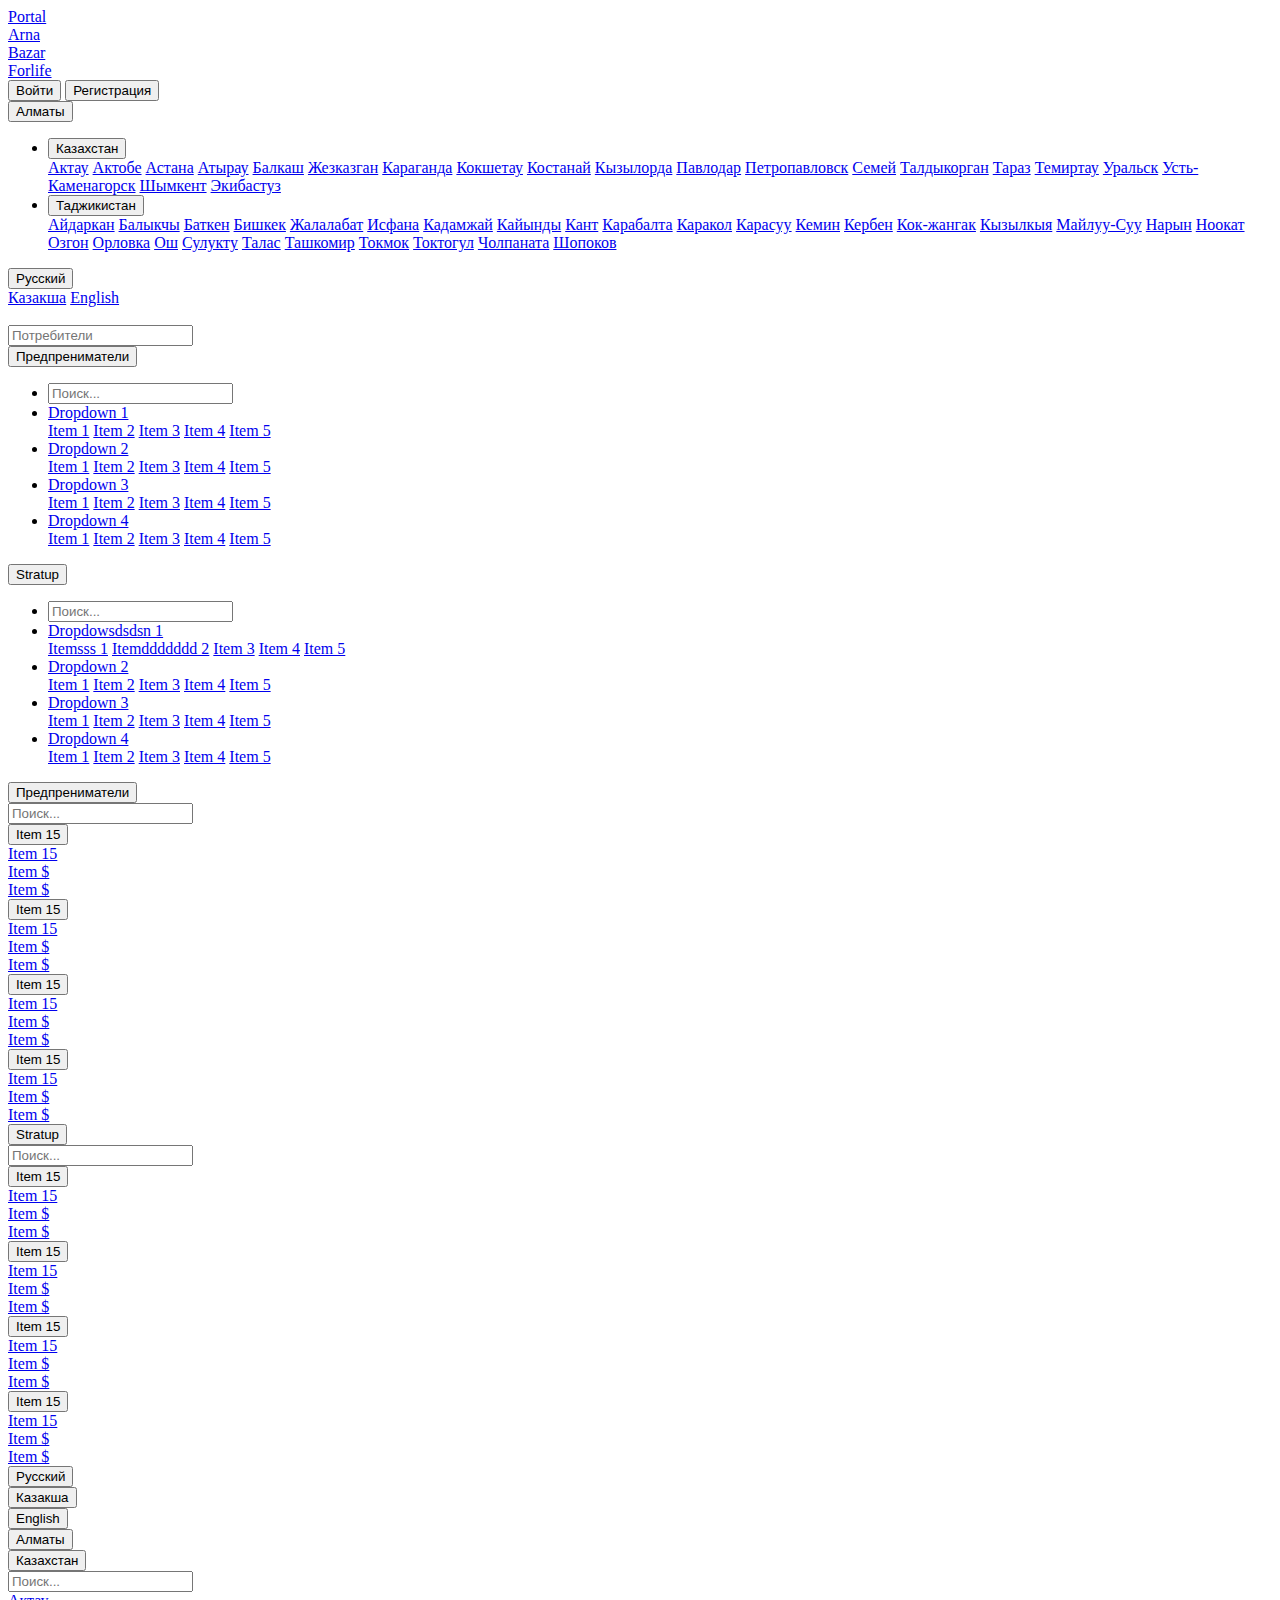
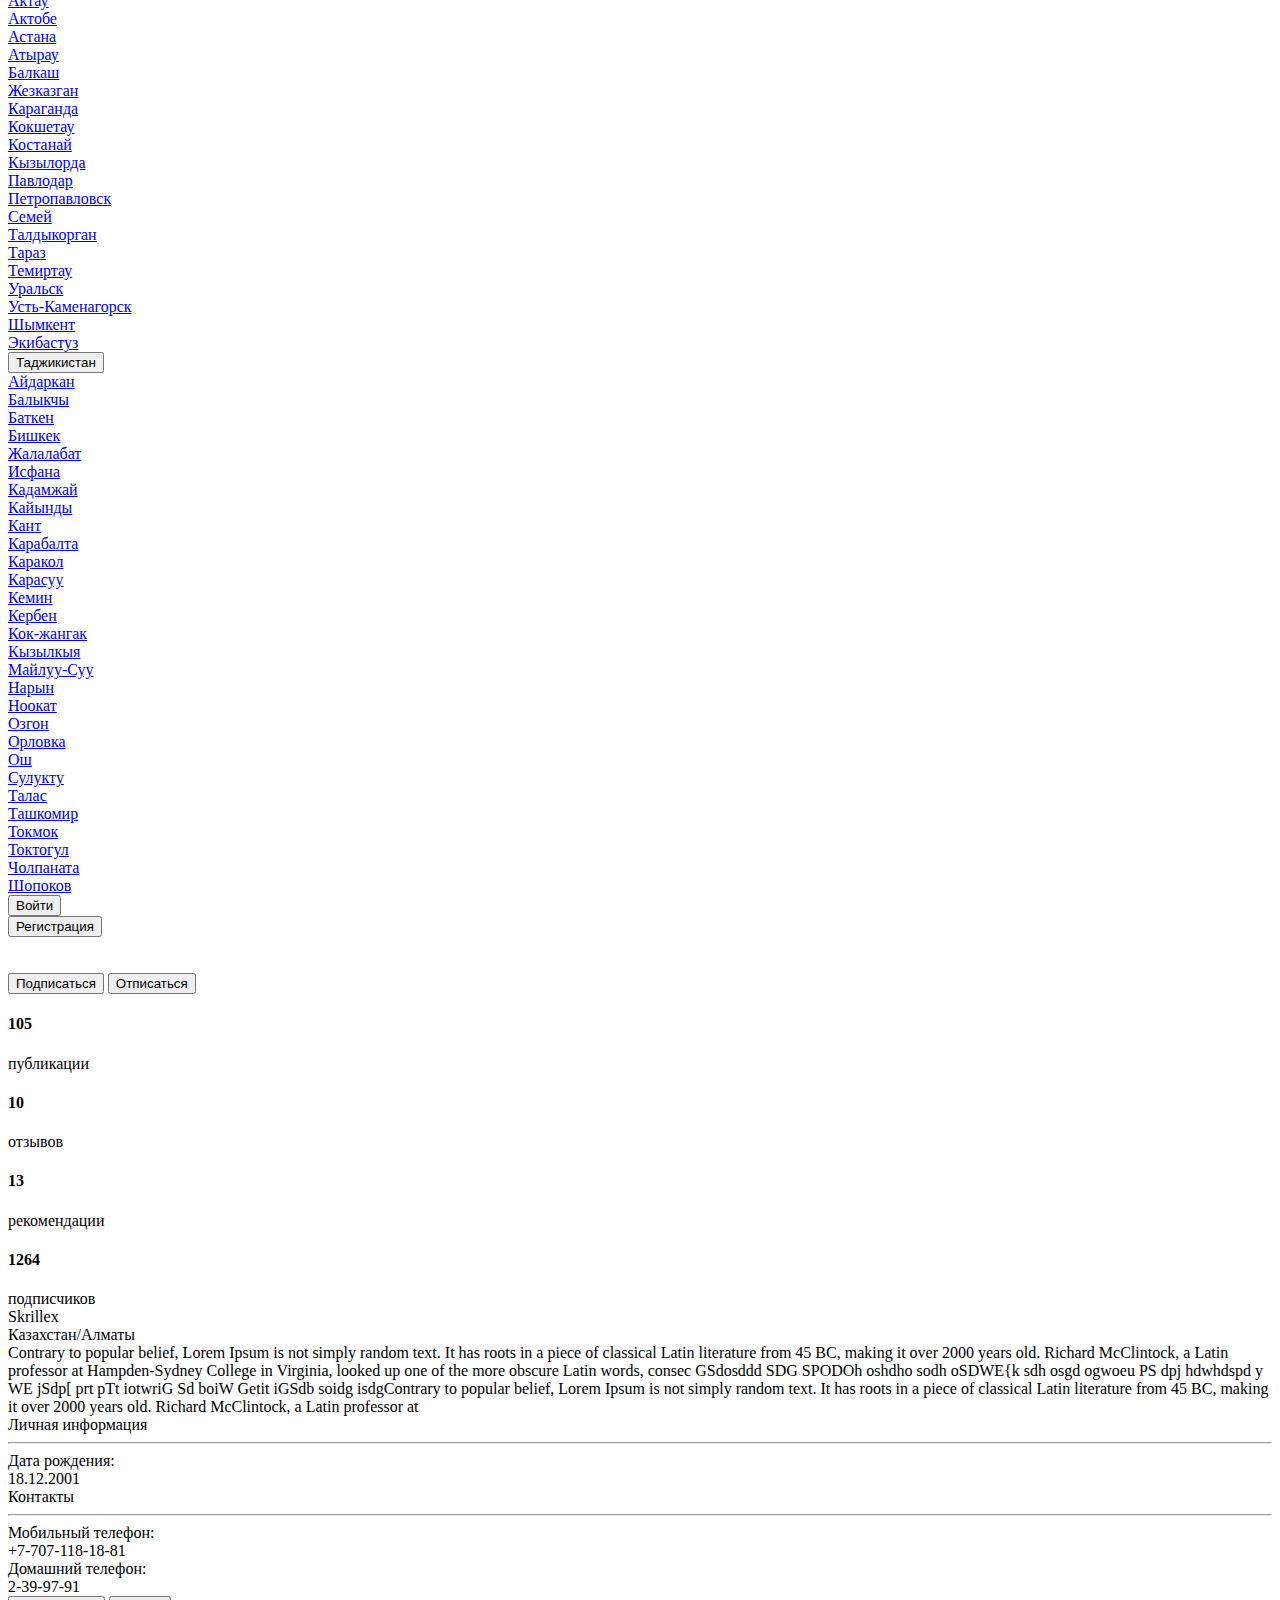
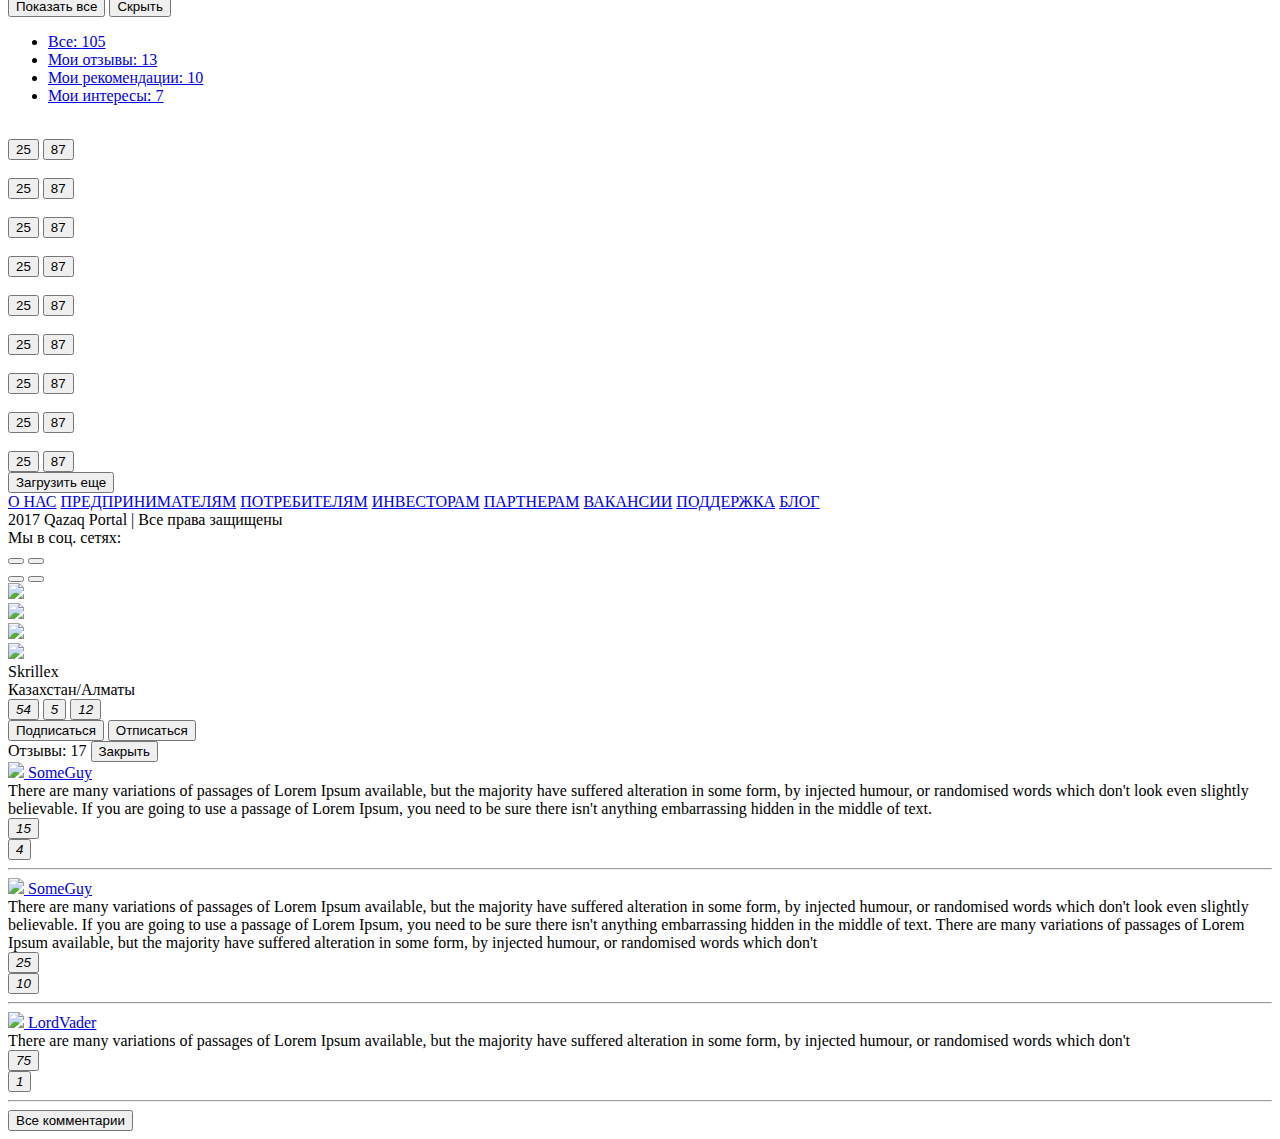
==== user-potr.html @ 1dd16189 "Add files via upload" ====
<!DOCTYPE html>
<html lang="en">
<head>
	<meta charset="UTF-8">
	<title>Qazaq Portal</title>

	<!-- Logo -->

	<link rel="shortcut icon" type="image/x-icon" href="../favicon.ico"/>

	<!-- CSS -->

	<link rel="stylesheet" type="text/css" href="../css/style.css">

	<!-- Font Awesome -->

	<link rel="stylesheet" type="text/css" href="../css/font-awesome.css">

	<!-- jQuery -->

	<script type="text/javascript" src="../js/jquery-3.2.1.min.js"></script>

	<!--<script src="https://ajax.googleapis.com/ajax/libs/jquery/3.2.1/jquery.min.js"></script> -->

	<!-- Bootstrap -->

		<!-- CSS -->
		<link rel="stylesheet" type="text/css" href="../css/bootstrap.css">
		<!-- JS -->
		<script type="text/javascript" src="../js/bootstrap.js"></script>

</head>
<body>



	<!-- Header -->

	<header id="header">
		<div id="header-100">

			<!-- Uper -->

			<div class="uper">
				<div class="center-content">
					<div class="projects">
						<a href="/qazaqportal" class="another current">Portal</a>
						<div class="line"></div>
						<a href="#" class="another">Arna</a>
						<div class="line"></div>
						<a href="#" class="another">Bazar</a>
						<div class="line"></div>
						<a href="#" class="another">Forlife</a>
					</div>
					<div class="register">
						<div class="sign">
							<button class="join">Войти</button>
							<button class="signup">Регистрация</button>
						</div>
						<div class="region dropdown navbar-expend">
						    <button class="dropdown-toggle" data-toggle="dropdown">Алматы</button>
						    <ul class="dropdown-menu" id="dropdown-uper">
						        <li class="dropdown-hover">
						        	<button class="dropdown-hover-btn dropdown-item" id="dropdownbtn">Казахстан</button>
						        	<div class="dropdown-hover-menu" id="dropdown-uper">
							        	<a class="dropdown-item" href="#">Актау</a>
							        	<a class="dropdown-item" href="#">Актобе</a>
							        	<a class="dropdown-item" href="#">Астана</a>
							        	<a class="dropdown-item" href="#">Атырау</a>
							        	<a class="dropdown-item" href="#">Балкаш</a>
							        	<a class="dropdown-item" href="#">Жезказган</a>
							        	<a class="dropdown-item" href="#">Караганда</a>
							        	<a class="dropdown-item" href="#">Кокшетау</a>
							        	<a class="dropdown-item" href="#">Костанай</a>
							        	<a class="dropdown-item" href="#">Кызылорда</a>
							        	<a class="dropdown-item" href="#">Павлодар</a>
							        	<a class="dropdown-item" href="#">Петропавловск</a>
							        	<a class="dropdown-item" href="#">Семей</a>
							        	<a class="dropdown-item" href="#">Талдыкорган</a>
							        	<a class="dropdown-item" href="#">Тараз</a>
							        	<a class="dropdown-item" href="#">Темиртау</a>
							        	<a class="dropdown-item" href="#">Уральск</a>
							        	<a class="dropdown-item" href="#">Усть-Каменагорск</a>
							        	<a class="dropdown-item" href="#">Шымкент</a>
							        	<a class="dropdown-item" href="#">Экибастуз</a>
						        	</div>
						        </li>
						        <li class="dropdown-hover">
						        	<button class="dropdown-hover-btn dropdown-item" id="dropdownbtn">Таджикистан</button>
						        	<div class="dropdown-hover-menu" id="dropdown-uper">
							        	<a class="dropdown-item" href="#">Айдаркан</a>
							        	<a class="dropdown-item" href="#">Балыкчы</a>
							        	<a class="dropdown-item" href="#">Баткен</a>
							        	<a class="dropdown-item" href="#">Бишкек</a>
							        	<a class="dropdown-item" href="#">Жалалабат</a>
							        	<a class="dropdown-item" href="#">Исфана</a>
							        	<a class="dropdown-item" href="#">Кадамжай</a>
							        	<a class="dropdown-item" href="#">Кайынды</a>
							        	<a class="dropdown-item" href="#">Кант</a>
							        	<a class="dropdown-item" href="#">Карабалта</a>
							        	<a class="dropdown-item" href="#">Каракол</a>
							        	<a class="dropdown-item" href="#">Карасуу</a>
							        	<a class="dropdown-item" href="#">Кемин</a>
							        	<a class="dropdown-item" href="#">Кербен</a>
							        	<a class="dropdown-item" href="#">Кок-жангак</a>
							        	<a class="dropdown-item" href="#">Кызылкыя</a>
							        	<a class="dropdown-item" href="#">Майлуу-Суу</a>
							        	<a class="dropdown-item" href="#">Нарын</a>
							        	<a class="dropdown-item" href="#">Ноокат</a>
							        	<a class="dropdown-item" href="#">Озгон</a>
							        	<a class="dropdown-item" href="#">Орловка</a>
							        	<a class="dropdown-item" href="#">Ош</a>
							        	<a class="dropdown-item" href="#">Сулукту</a>
							        	<a class="dropdown-item" href="#">Талас</a>
							        	<a class="dropdown-item" href="#">Ташкомир</a>
							        	<a class="dropdown-item" href="#">Токмок</a>
							        	<a class="dropdown-item" href="#">Токтогул</a>
							        	<a class="dropdown-item" href="#">Чолпаната</a>
							        	<a class="dropdown-item" href="#">Шопоков</a>
						        	</div>
						        </li>
						    </ul>
						</div>
						<div class="langueges dropdown">
						    <button class="dropdown-toggle" data-toggle="dropdown">Русский</button>
						    <div class="dropdown-menu" id="dropdown-uper">
						        <a class="dropdown-item" href="#">Казакша</a>
						        <a class="dropdown-item" href="#">English</a>
						    </div>
						</div>
					</div>
				</div>
			</div>
			<div class="clearfix" style="clear: both;"></div>
		</div>

		<!-- Downer -->

		<div id="header-100d">
			<div class="downer">
				<div class="center-content">
					<a href="/qazaqportal" class="logo"><img src="../img/Logo.png" alt=""></a>
					<a href="/qazaqportal" class="logo-mobile"><img src="../img/LogoM.png" alt=""></a>
					<div class="downer-menu">
						<form action="" class="search-potr borderBottom">
							<div class="borderBottom container-search">
								<input type="search" class="input-potr" placeholder="Потребители">
								<i class="fa fa-search search-i"></i>
							</div>
							<div class="livesearch"></div>
						</form>

						<div class="dropdown dropdown-down">
							<button class="dropdown-toggle dropdown-downer-btn pred" data-toggle="dropdown">Предпрениматели</button>
							<ul class="dropdown-menu" id="dropdown-uper">
								<li>
									<form action="" class="search-pred">
										<div class="container-pred">
											<input type="search" class="input-pred" placeholder="Поиск...">
											<i class="fa fa-search search-p"></i>
										</div>
										<div class="livesearch-pred"></div>
									</form>
								</li>
								<li class="list-hover">
									<a href="#" class="dropdown-item">Dropdown 1</a>
									<div class="list-menu">
										<a class="dropdown-item" href="#">Item 1</a>
										<a class="dropdown-item" href="#">Item 2</a>
										<a class="dropdown-item" href="#">Item 3</a>
										<a class="dropdown-item" href="#">Item 4</a>
										<a class="dropdown-item" href="#">Item 5</a>
									</div>
								</li>
								<li class="list-hover">
									<a href="#" class="dropdown-item">Dropdown 2</a>
									<div class="list-menu">
										<a class="dropdown-item" href="#">Item 1</a>
										<a class="dropdown-item" href="#">Item 2</a>
										<a class="dropdown-item" href="#">Item 3</a>
										<a class="dropdown-item" href="#">Item 4</a>
										<a class="dropdown-item" href="#">Item 5</a>
									</div>
								</li>
								<li class="list-hover">
									<a href="#" class="dropdown-item">Dropdown 3</a>
									<div class="list-menu">
										<a class="dropdown-item" href="#">Item 1</a>
										<a class="dropdown-item" href="#">Item 2</a>
										<a class="dropdown-item" href="#">Item 3</a>
										<a class="dropdown-item" href="#">Item 4</a>
										<a class="dropdown-item" href="#">Item 5</a>
									</div>
								</li>
								<li class="list-hover">
									<a href="#" class="dropdown-item">Dropdown 4</a>
									<div class="list-menu">
										<a class="dropdown-item" href="#">Item 1</a>
										<a class="dropdown-item" href="#">Item 2</a>
										<a class="dropdown-item" href="#">Item 3</a>
										<a class="dropdown-item" href="#">Item 4</a>
										<a class="dropdown-item" href="#">Item 5</a>
									</div>
								</li class="list-hover">
							</ul>
						</div>

						<div class="dropdown dropdown-down" id="last-dropdown">
							<button class="dropdown-toggle dropdown-downer-btn pred" data-toggle="dropdown">Stratup</button>
							<ul class="dropdown-menu dropdown-under" id="dropdown-uper">
								<li>
									<form action="" class="search-pred">
										<div class="container-pred">
											<input type="search" class="input-pred" placeholder="Поиск...">
											<i class="fa fa-search search-p"></i>
										</div>
										<div class="livesearch-pred"></div>
									</form>
								</li>
								<li class="list-hover">
									<a href="#" class="dropdown-item">Dropdowsdsdsn 1</a>
									<div class="list-menu">
										<a class="dropdown-item" href="#">Itemsss 1</a>
										<a class="dropdown-item" href="#">Itemddddddd 2</a>
										<a class="dropdown-item" href="#">Item 3</a>
										<a class="dropdown-item" href="#">Item 4</a>
										<a class="dropdown-item" href="#">Item 5</a>
									</div>
								</li>
								<li class="list-hover">
									<a href="#" class="dropdown-item">Dropdown 2</a>
									<div class="list-menu">
										<a class="dropdown-item" href="#">Item 1</a>
										<a class="dropdown-item" href="#">Item 2</a>
										<a class="dropdown-item" href="#">Item 3</a>
										<a class="dropdown-item" href="#">Item 4</a>
										<a class="dropdown-item" href="#">Item 5</a>
									</div>
								</li>
								<li class="list-hover">
									<a href="#" class="dropdown-item">Dropdown 3</a>
									<div class="list-menu">
										<a class="dropdown-item" href="#">Item 1</a>
										<a class="dropdown-item" href="#">Item 2</a>
										<a class="dropdown-item" href="#">Item 3</a>
										<a class="dropdown-item" href="#">Item 4</a>
										<a class="dropdown-item" href="#">Item 5</a>
									</div>
								</li>
								<li class="list-hover">
									<a href="#" class="dropdown-item">Dropdown 4</a>
									<div class="list-menu">
										<a class="dropdown-item" href="#">Item 1</a>
										<a class="dropdown-item" href="#">Item 2</a>
										<a class="dropdown-item" href="#">Item 3</a>
										<a class="dropdown-item" href="#">Item 4</a>
										<a class="dropdown-item" href="#">Item 5</a>
									</div>
								</li class="list-hover">
							</ul>
						</div>

						<!-- Phone Button -->

						<div class="phone-menu-btn">
							<div class="bar1 bars"></div>
							<div class="bar2 bars"></div>
							<div class="bar3 bars"></div>
						</div>

					</div>
				</div>
			</div>
		</div>
	</header>



	<!-- Phone -->

	<div class="phone">
		<div class="phone-menu">
			<div class="dropdowns-accardion">
				<div class="pred-accardion">
					<button class="pred-accardion-btn accardion-btn">Предпрениматели</button>
					<div class="pred-accardion-dropdown">
						<form action="" class="search-pred">
							<div class="container-pred accardion-search">
								<input type="search" class="input-pred" placeholder="Поиск...">
							</div>
							<div class="livesearch-pred-accardion"></div>
						</form>
						<div class="more-accardion">
							<button class="pred-accardion-link accardion-btn">Item 15</button>
							<div class="pred-more-accardion-dropdown">
								<a href="#">Item 15</a>
								<br>
								<a href="#">Item $</a>
								<br>
								<a href="#">Item $</a>
								<br>
							</div>
						</div>
						<div class="more-accardion">
							<button class="pred-accardion-link accardion-btn">Item 15</button>
							<div class="pred-more-accardion-dropdown">
								<a href="#">Item 15</a>
								<br>
								<a href="#">Item $</a>
								<br>
								<a href="#">Item $</a>
								<br>
							</div>
						</div>
						<div class="more-accardion">
							<button class="pred-accardion-link accardion-btn">Item 15</button>
							<div class="pred-more-accardion-dropdown">
								<a href="#">Item 15</a>
								<br>
								<a href="#">Item $</a>
								<br>
								<a href="#">Item $</a>
								<br>
							</div>
						</div>
						<div class="more-accardion">
							<button class="pred-accardion-link accardion-btn">Item 15</button>
							<div class="pred-more-accardion-dropdown">
								<a href="#">Item 15</a>
								<br>
								<a href="#">Item $</a>
								<br>
								<a href="#">Item $</a>
								<br>
							</div>
						</div>
					</div>
				</div>
				<div class="pred-accardion">
					<button class="pred-accardion-btn accardion-btn">Stratup</button>
					<div class="pred-accardion-dropdown">
						<form action="" class="search-pred">
							<div class="container-pred accardion-search">
								<input type="search" class="input-pred" placeholder="Поиск...">
							</div>
							<div class="livesearch-pred-accardion"></div>
						</form>
						<div class="more-accardion">
							<button class="pred-accardion-link accardion-btn">Item 15</button>
							<div class="pred-more-accardion-dropdown">
								<a href="#">Item 15</a>
								<br>
								<a href="#">Item $</a>
								<br>
								<a href="#">Item $</a>
								<br>
							</div>
						</div>
						<div class="more-accardion">
							<button class="pred-accardion-link accardion-btn">Item 15</button>
							<div class="pred-more-accardion-dropdown">
								<a href="#">Item 15</a>
								<br>
								<a href="#">Item $</a>
								<br>
								<a href="#">Item $</a>
								<br>
							</div>
						</div>
						<div class="more-accardion">
							<button class="pred-accardion-link accardion-btn">Item 15</button>
							<div class="pred-more-accardion-dropdown">
								<a href="#">Item 15</a>
								<br>
								<a href="#">Item $</a>
								<br>
								<a href="#">Item $</a>
								<br>
							</div>
						</div>
						<div class="more-accardion">
							<button class="pred-accardion-link accardion-btn">Item 15</button>
							<div class="pred-more-accardion-dropdown">
								<a href="#">Item 15</a>
								<br>
								<a href="#">Item $</a>
								<br>
								<a href="#">Item $</a>
								<br>
							</div>
						</div>
					</div>
				</div>
			</div>
			<div class="languege-mobile">
				<button class="lang-btn" id="current-languege">Русский</button>
				<br class="btn-parag">
				<button class="lang-btn">Казакша</button>
				<br class="btn-parag">
				<button class="lang-btn">English</button>
				<br class="btn-parag">
			</div>
			<div class="pred-accardion region-mobile">
					<button class="pred-accardion-btn-reg">Алматы</button>
					<div class="pred-accardion-dropdown-reg">
						<div class="more-accardion">
							<button class="pred-accardion-link accardion-btn">Казахстан</button>
							<div class="pred-more-accardion-dropdown">
								<form action="" class="search-pred reg-search">
									<div class="container-pred accardion-search">
										<input type="search" class="input-pred" placeholder="Поиск...">
									</div>
									<div class="livesearch-pred-accardion"></div>
								</form>
								<a href="#">Актау</a>
								<br>
							    <a href="#">Актобе</a>
							    <br>
							    <a href="#">Астана</a>
							    <br>
							    <a href="#">Атырау</a>
							    <br>
							    <a href="#">Балкаш</a>
							    <br>
							    <a href="#">Жезказган</a>
							    <br>
							    <a href="#">Караганда</a>
							    <br>
							    <a href="#">Кокшетау</a>
							    <br>
							    <a href="#">Костанай</a>
							    <br>
							    <a href="#">Кызылорда</a>
							    <br>
							    <a href="#">Павлодар</a>
							    <br>
							    <a href="#">Петропавловск</a>
							    <br>
							    <a href="#">Семей</a>
							    <br>
							    <a href="#">Талдыкорган</a>
							    <br>
							    <a href="#">Тараз</a>
							    <br>
							    <a href="#">Темиртау</a>
							    <br>
							    <a href="#">Уральск</a>
							    <br>
							    <a href="#">Усть-Каменагорск</a>
							    <br>
							    <a href="#">Шымкент</a>
							    <br>
							    <a href="#">Экибастуз</a>
							    <br>
							</div>
						</div>
						<div class="more-accardion">
							<button class="pred-accardion-link accardion-btn reg-search">Таджикистан</button>
							<div class="pred-more-accardion-dropdown">
							<a href="#">Айдаркан</a>
							<br>
							<a href="#">Балыкчы</a>
							<br>
							<a href="#">Баткен</a>
							<br>
							<a href="#">Бишкек</a>
							<br>
							<a href="#">Жалалабат</a>
							<br>
							<a href="#">Исфана</a>
							<br>
							<a href="#">Кадамжай</a>
							<br>
							<a href="#">Кайынды</a>
							<br>
							<a href="#">Кант</a>
							<br>
							<a href="#">Карабалта</a>
							<br>
							<a href="#">Каракол</a>
							<br>
							<a href="#">Карасуу</a>
							<br>
							<a href="#">Кемин</a>
							<br>
							<a href="#">Кербен</a>
							<br>
							<a href="#">Кок-жангак</a>
							<br>
							<a href="#">Кызылкыя</a>
							<br>
							<a href="#">Майлуу-Суу</a>
							<br>
							<a href="#">Нарын</a>
							<br>
							<a href="#">Ноокат</a>
							<br>
							<a href="#">Озгон</a>
							<br>
							<a href="#">Орловка</a>
							<br>
							<a href="#">Ош</a>
							<br>
							<a href="#">Сулукту</a>
							<br>
							<a href="#">Талас</a>
							<br>
							<a href="#">Ташкомир</a>
							<br>
							<a href="#">Токмок</a>
							<br>
							<a href="#">Токтогул</a>
							<br>
							<a href="#">Чолпаната</a>
							<br>
							<a href="#">Шопоков</a>
							<br>
							</div>
						</div>
					</div>
				</div>
			<div class="register-mobile">
				<button class="join-mob">Войти</button>
				<br>
				<button class="signup-mob">Регистрация</button>
			</div>
		</div>
	</div>



	<!-- Main -->

	<main id="main">
		<div class="container-main" id="r780px">
			<div class="main-menu">
				<div class="info-block">
					<div class="avatar static-ava">
						<img src="../img/Avatar.jpg" alt="">
					</div>
					<div class="fixed-ava">
						<img class="parallax" src="../img/Avatar.jpg" alt="">
						<div class="shadow-ava"></div>
					</div>
					<div class="info-set">
						<div class="subscribe borderXwidth">
							<button class="sub">Подписаться</button>
							<button class="unsub">Отписаться</button>
						</div>
						<div class="info">
							<div class="stats">
								<div class="stat-480">
									<div class="stat-info">
										<h4 stat-num>105</h4>
										<span>публикации</span>
									</div>
									<div class="stat-info">
										<h4 stat-num>10</h4>
										<span>отзывов</span>
									</div>
								</div>
								<div class="stat-480">
									<div class="stat-info">
										<h4 stat-num>13</h4>
										<span>рекомендации</span>
									</div>
									<div class="stat-info">
										<h4 stat-num>1264</h4>
										<span>подписчиков</span>
									</div>
								</div>
							</div>
						</div>
						<div class="clearfix" style="clear: both;"></div>
						<div class="info-user">
							<div class="nickname">Skrillex</div>
							<div class="region-user">Казахстан/Алматы</div>
						</div>
						<div class="about-user">Contrary to popular belief, Lorem Ipsum is not simply random text. It has roots in a piece of classical Latin literature from 45 BC, making it over 2000 years old. Richard McClintock, a Latin professor at Hampden-Sydney College in Virginia, looked up one of the more obscure Latin words, consec GSdosddd SDG SPODOh oshdho sodh oSDWE{k sdh osgd ogwoeu PS dpj hdwhdspd y WE jSdp[ prt pTt iotwriG Sd boiW Getit iGSdb soidg isdgContrary to popular belief, Lorem Ipsum is not simply random text. It has roots in a piece of classical Latin literature from 45 BC, making it over 2000 years old. Richard McClintock, a Latin professor at</div>
					</div>
					<div class="clearfix" style="clear: both;"></div>
					<div class="more-info">
						<div class="self-info">
							<div class="hr">Личная информация<hr></div>
							<div class="birth">
								<label>Дата рождения: </label>
								<br>
								<span>18.12.2001</span>
							</div>
						</div>
						<div class="contacts">
							<div class="hr">Контакты<hr></div>
							<div class="mob-phone">
								<label>Мобильный телефон: </label>
								<br>
								<span>+7-707-118-18-81</span>
							</div>
							<div class="home-phone">
								<label>Домашний телефон: </label>
								<br>
								<span>2-39-97-91</span>
							</div>
						</div>
					</div>
					<div class="showall">
						<button id="showall">Показать все</button>
						<button id="hideall">Скрыть</button>
					</div>
				</div>

				<div class="nav-block">
					<ul class="nav-list">
						<li><a href="#">Все: <span class="nav-num">105</span></a></li>
						<li><a href="#">Мои отзывы: <span class="nav-num">13</span></a></li>
						<li><a href="#">Мои рекомендации: <span class="nav-num">10</span></a></li>
						<li><a href="#">Мои интересы: <span class="nav-num">7</span></a></li>
					</ul>
				</div>

			</div>

			<script>


			</script>

			<!-- Content -->

			<div class="content-main">
				<div class="content-img">
					<div class="img-row">
						<div class="pic">
							<div class="overlay-img"></div>
							<img src="../img/1.jpg" alt="">
							<div class="rate">
								<button><i class="fa fa-heart"></i><span class="rate-number">25</span></button>
								<button><i class="fa fa-comments"></i><span class="rate-number">87</span></button>
							</div>
						</div>
						<div class="pic">
							<div class="overlay-img"></div>
							<img src="../img/2.jpg" alt="">
							<div class="rate">
								<button><i class="fa fa-heart"></i><span class="rate-number">25</span></button>
								<button><i class="fa fa-comments"></i><span class="rate-number">87</span></button>
							</div>
						</div>
						<div class="pic">
							<div class="overlay-img"></div>
							<img src="../img/3.jpg" alt="">
							<div class="rate">
								<button><i class="fa fa-heart"></i><span class="rate-number">25</span></button>
								<button><i class="fa fa-comments"></i><span class="rate-number">87</span></button>
							</div>
						</div>
					</div>
				<div class="clearfix" style="clear: both;"></div>
					<div class="img-row">
						<div class="pic">
							<div class="overlay-img"></div>
							<img src="../img/4.jpg" alt="">
							<div class="rate">
								<button><i class="fa fa-heart"></i><span class="rate-number">25</span></button>
								<button><i class="fa fa-comments"></i><span class="rate-number">87</span></button>
							</div>
						</div>
						<div class="pic">
							<div class="overlay-img"></div>
							<img src="../img/5.jpg" alt="">
							<div class="rate">
								<button><i class="fa fa-heart"></i><span class="rate-number">25</span></button>
								<button><i class="fa fa-comments"></i><span class="rate-number">87</span></button>
							</div>
						</div>
						<div class="pic">
							<div class="overlay-img"></div>
							<img src="../img/6.jpg" alt="">
							<div class="rate">
								<button><i class="fa fa-heart"></i><span class="rate-number">25</span></button>
								<button><i class="fa fa-comments"></i><span class="rate-number">87</span></button>
							</div>
						</div>
					</div>
				<div class="clearfix" style="clear: both;"></div>
					<div class="img-row">
						<div class="pic">
							<div class="overlay-img"></div>
							<img src="../img/7.jpg" alt="">
							<div class="rate">
								<button><i class="fa fa-heart"></i><span class="rate-number">25</span></button>
								<button><i class="fa fa-comments"></i><span class="rate-number">87</span></button>
							</div>
						</div>
						<div class="pic">
							<div class="overlay-img"></div>
							<img src="../img/8.jpg" alt="">
							<div class="rate">
								<button><i class="fa fa-heart"></i><span class="rate-number">25</span></button>
								<button><i class="fa fa-comments"></i><span class="rate-number">87</span></button>
							</div>
						</div>
						<div class="pic">
							<div class="overlay-img"></div>
							<img src="../img/9.jpg" alt="">
							<div class="rate">
								<button><i class="fa fa-heart"></i><span class="rate-number">25</span></button>
								<button><i class="fa fa-comments"></i><span class="rate-number">87</span></button>
							</div>
						</div>
					</div>
				<div class="clearfix" style="clear: both;"></div>
				</div>
			</div>

			<!-- Button -->

			<div class="next-button">
				<button class="next-b">Загрузить еще</button>
			</div>
		</div>
	</main>



	<!-- Footer -->

	<div id="footer-nav">
		<a href="#" target="_blank">О НАС</a>
		<a href="#" target="_blank">ПРЕДПРИНИМАТЕЛЯМ</a>
		<a href="#" target="_blank">ПОТРЕБИТЕЛЯМ</a>
		<a href="#" target="_blank">ИНВЕСТОРАМ</a>
		<a href="#" target="_blank">ПАРТНЕРАМ</a>
		<a href="#" target="_blank">ВАКАНСИИ</a>
		<a href="#" target="_blank">ПОДДЕРЖКА</a>
		<a href="http://localhost/blog.forlife/" target="_blank">БЛОГ</a>
	</div>

	<footer id="footer">
		<div class="container-main footer">
			<div class="footer"></div>
			<div class="copyrights">
				<span>2017 Qazaq Portal | Все права защищены</span>
			</div>
			<div class="socicons">
				<span>Мы в соц. сетях:</span>
				<a href="#"><i class="fa fa-vk"></i></a>
				<a href="#"><i class="fa fa-facebook"></i></a>
				<a href="#"><i class="fa fa-instagram"></i></a>
				<a href="#"><i class="fa fa-youtube"></i></a>
			</div>
		</div>
	</footer>



	<!-- Modal Content -->

	<div class="modal-content-pic">
		<div class="overlay-cancel cancel-btn">
			<i class="fa fa-times fa-2x close-modal"></i>
		</div>
		<div class="modal-pic">
			<div class="slider-buttons">
				<button class="left-ang scroll-fix" onclick="plusDivs(-1)"><i class="fa fa-angle-left fa-4x"></i></button>
				<button class="right-ang scroll-fix" onclick="plusDivs(+1)"><i class="fa fa-angle-right fa-4x"></i></button>
			</div>
			<div class="slider-mod">
				<div class="slider-buttons-mobile">
					<button class="left-ang-mob slide-but" onclick="plusDivs(-1)"><i class="fa fa-angle-left fa-4x"></i></button>
					<button class="right-ang-mob slide-but" onclick="plusDivs(+1)"><i class="fa fa-angle-right fa-4x"></i></button>
				</div>
				<div class="modal-slider">
					<div class="slide">
						<img src="../img/2.jpg">
					</div>
					<div class="slide">
						<img src="../img/4.jpg">
					</div>
					<div class="slide">
						<img src="../img/3.jpg">
					</div>
				</div>
			</div>

			<div class="modal-info">
				<div class="modal-avatar">
					<img src="../img/Avatar.jpg">
				</div>
				<div class="info-user-modal">
					<div class="nickname">Skrillex</div>
					<div class="region-user modal-user">Казахстан/Алматы</div>
				</div>
				<div class="modal-rate">
					<button><i class="fa fa-heart fa-lg"><span class="rate-num-modal">54</span></i></button>
					<button><i class="fa fa-comments fa-lg"><span class="rate-num-modal">5</span></i></button>
					<button><i class="fa fa-share fa-lg"><span class="rate-num-modal">12</span></i></button>
				</div>
				<div class="borderXwidth modal-sub">
					<button class="sub">Подписаться</button>
					<button class="unsub">Отписаться</button>
				</div>
			</div>
			<div class="modal-comments">
				<div class="com-p">
					<a>Отзывы: <span>17</span></a>
					<button class="cancel-btn mobile-close"><i class="fa fa-times"></i><span>Закрыть<span></button>
				</div>
				<div class="comments-blog">
					<div class="comment">
						<a href="#" class="com-avatar">
							<img src="../img/Ava.png">
						</a>
						<a href="#" class="com-nickname">SomeGuy</a>
						<div class="comment-text">
							There are many variations of passages of Lorem Ipsum available, but the majority have suffered alteration in some form, by injected humour, or randomised words which don't look even slightly believable. If you are going to use a passage of Lorem Ipsum, you need to be sure there isn't anything embarrassing hidden in the middle of text.
						</div>
						<div class="com-rate">
							<button>
								<i class="fa fa-arrow-circle-o-up fa-lg"><span class="comment-rate-num">15</span></i>
							</button>
							<br class="paragraph-com">
							<button>
								<i class="fa fa-arrow-circle-o-down fa-lg"><span class="comment-rate-num">4</span></i>
							</button>
						</div>
						<hr>
					</div>
					<div class="comment">
						<a href="#" class="com-avatar">
							<img src="../img/5.jpg">
						</a>
						<a href="#" class="com-nickname">SomeGuy</a>
						<div class="comment-text">
							There are many variations of passages of Lorem Ipsum available, but the majority have suffered alteration in some form, by injected humour, or randomised words which don't look even slightly believable. If you are going to use a passage of Lorem Ipsum, you need to be sure there isn't anything embarrassing hidden in the middle of text. There are many variations of passages of Lorem Ipsum available, but the majority have suffered alteration in some form, by injected humour, or randomised words which don't
						</div>
						<div class="com-rate">
							<button>
								<i class="fa fa-arrow-circle-o-up fa-lg"><span class="comment-rate-num">25</span></i>
							</button>
							<br class="paragraph-com">
							<button>
								<i class="fa fa-arrow-circle-o-down fa-lg"><span class="comment-rate-num">10</span></i>
							</button>
						</div>
						<hr>
					</div>
					<div class="comment">
						<a href="#" class="com-avatar">
							<img src="../img/9.jpg">
						</a>
						<a href="#" class="com-nickname">LordVader</a>
						<div class="comment-text">
							There are many variations of passages of Lorem Ipsum available, but the majority have suffered alteration in some form, by injected humour, or randomised words which don't
						</div>
						<div class="com-rate">
							<button>
								<i class="fa fa-arrow-circle-o-up fa-lg"><span class="comment-rate-num">75</span></i>
							</button>
							<br class="paragraph-com">
							<button>
								<i class="fa fa-arrow-circle-o-down fa-lg"><span class="comment-rate-num">1</span></i>
							</button>
						</div>
						<hr>
					</div>

					<!-- Тут нужна функция, чтобы выводились только три первых коммента, так что кнопка "Все комментарии" просто исчезнет, а при нажатии вывести остальное, ну вы поняли. -->

					<div class="more-comments-btn">
						<button>Все комментарии</button>
					</div>
				</div>
			</div>
		</div>
	</div>



	<!-- JS -->

	<script src="../js/main.js"></script>

</body>
</html>
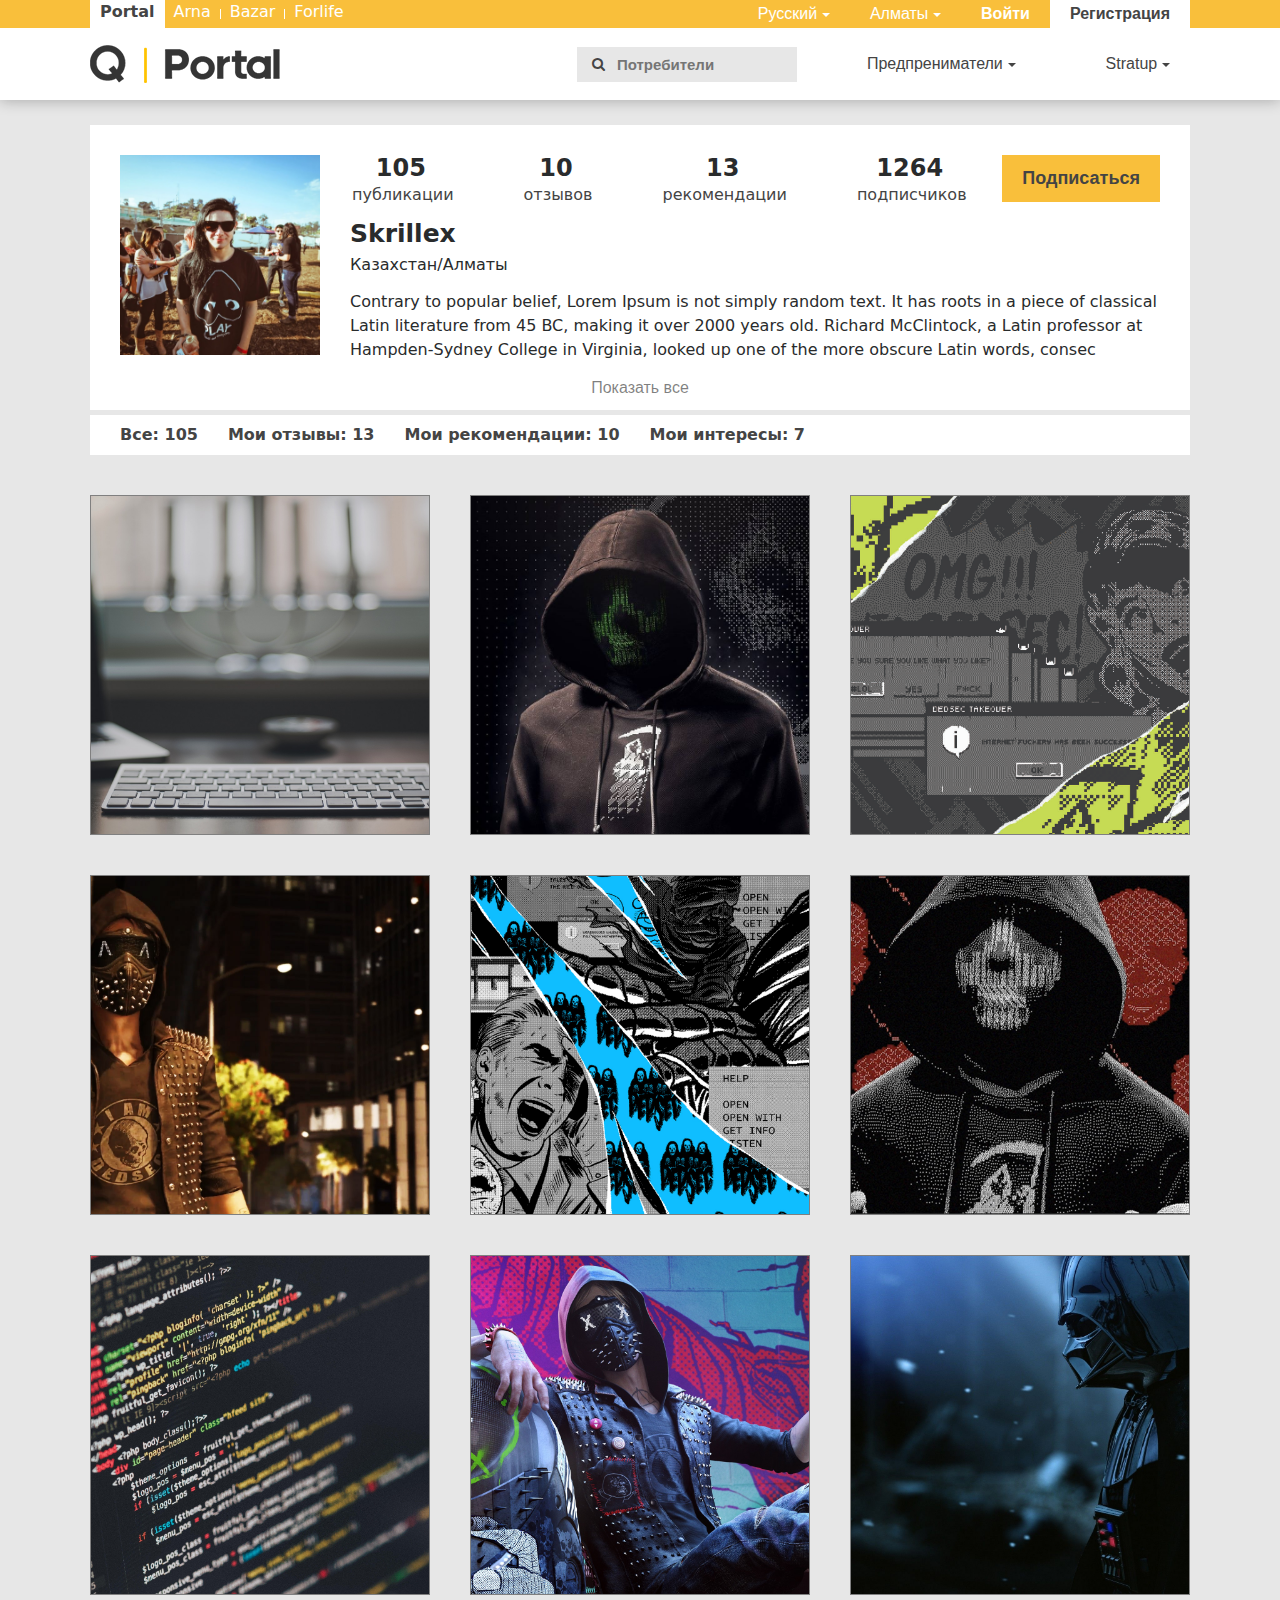
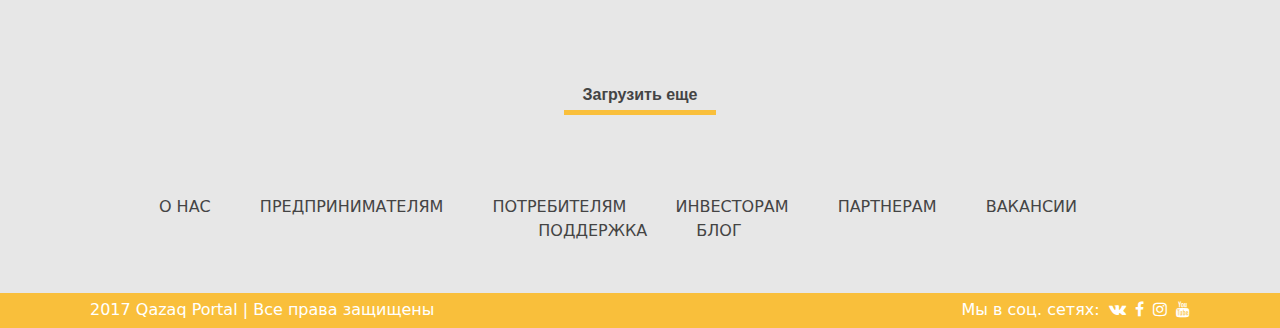
==== commit 42db9a64: "HTML" ====
--- a/user-potr.html
+++ b/user-potr.html
@@ -10,7 +10,7 @@
 
 	<!-- CSS -->
 
-	<link rel="stylesheet" type="text/css" href="../css/style.css">
+	<link rel="stylesheet" type="text/css" href="../css/users.css">
 
 	<!-- Font Awesome -->
 
@@ -163,45 +163,230 @@
 									</form>
 								</li>
 								<li class="list-hover">
-									<a href="#" class="dropdown-item">Dropdown 1</a>
-									<div class="list-menu">
-										<a class="dropdown-item" href="#">Item 1</a>
-										<a class="dropdown-item" href="#">Item 2</a>
-										<a class="dropdown-item" href="#">Item 3</a>
-										<a class="dropdown-item" href="#">Item 4</a>
-										<a class="dropdown-item" href="#">Item 5</a>
-									</div>
-								</li>
-								<li class="list-hover">
-									<a href="#" class="dropdown-item">Dropdown 2</a>
-									<div class="list-menu">
-										<a class="dropdown-item" href="#">Item 1</a>
-										<a class="dropdown-item" href="#">Item 2</a>
-										<a class="dropdown-item" href="#">Item 3</a>
-										<a class="dropdown-item" href="#">Item 4</a>
-										<a class="dropdown-item" href="#">Item 5</a>
-									</div>
-								</li>
-								<li class="list-hover">
-									<a href="#" class="dropdown-item">Dropdown 3</a>
-									<div class="list-menu">
-										<a class="dropdown-item" href="#">Item 1</a>
-										<a class="dropdown-item" href="#">Item 2</a>
-										<a class="dropdown-item" href="#">Item 3</a>
-										<a class="dropdown-item" href="#">Item 4</a>
-										<a class="dropdown-item" href="#">Item 5</a>
-									</div>
-								</li>
-								<li class="list-hover">
-									<a href="#" class="dropdown-item">Dropdown 4</a>
-									<div class="list-menu">
-										<a class="dropdown-item" href="#">Item 1</a>
-										<a class="dropdown-item" href="#">Item 2</a>
-										<a class="dropdown-item" href="#">Item 3</a>
-										<a class="dropdown-item" href="#">Item 4</a>
-										<a class="dropdown-item" href="#">Item 5</a>
-									</div>
-								</li class="list-hover">
+									<a href="#" class="dropdown-item">Кафе и рестораны</a>
+									<div class="list-menu">
+										<a class="dropdown-item" href="#">Летняя площадка</a>
+										<a class="dropdown-item" href="#">Кулинария</a>
+										<a class="dropdown-item" href="#">Рестораны</a>
+										<a class="dropdown-item" href="#">Кафе</a>
+										<a class="dropdown-item" href="#">Кофейни</a>
+										<a class="dropdown-item" href="#">Пиццерия</a>
+										<a class="dropdown-item" href="#">Фастфуд</a>
+										<a class="dropdown-item" href="#">Суши</a>
+										<a class="dropdown-item" href="#">Банкетные залы</a>
+									</div>
+								</li>
+								<li class="list-hover">
+									<a href="#" class="dropdown-item">Детям</a>
+									<div class="list-menu">
+										<a class="dropdown-item" href="#">Детское кафе</a>
+										<a class="dropdown-item" href="#">Детский сад</a>
+										<a class="dropdown-item" href="#">Игровая площадка</a>
+										<a class="dropdown-item" href="#">Детский развлекательный центр</a>
+										<a class="dropdown-item" href="#">Детский лагерь</a>
+										<a class="dropdown-item" href="#">Детский сад</a>
+										<a class="dropdown-item" href="#">Магазин детской одежды</a>
+										<a class="dropdown-item" href="#">Развлекательные центры для  детей</a>
+										<a class="dropdown-item" href="#">Одежда детская</a>
+										<a class="dropdown-item" href="#">Образовательные центры для детей</a>
+										<a class="dropdown-item" href="#">Товары для детей</a>
+									</div>
+								</li>
+								<li class="list-hover">
+									<a href="#" class="dropdown-item">Афиша</a>
+									<div class="list-menu">
+										<a class="dropdown-item" href="#">Музей</a>
+										<a class="dropdown-item" href="#">Достопримечательность</a>
+										<a class="dropdown-item" href="#">Концерты</a>
+										<a class="dropdown-item" href="#">Памятники архитектуры</a>
+										<a class="dropdown-item" href="#">Театры</a>
+										<a class="dropdown-item" href="#">Цирк</a>
+										<a class="dropdown-item" href="#">Кинотеатры</a>
+										<a class="dropdown-item" href="#">Семинары, тренинги, курсы</a>
+									</div>
+								</li>
+								<li class="list-hover">
+									<a href="#" class="dropdown-item">Отдых и развлечения</a>
+									<div class="list-menu">
+										<a class="dropdown-item" href="#">Горячие источники</a>
+										<a class="dropdown-item" href="#">Бильярд</a>
+										<a class="dropdown-item" href="#">База отдыха</a>
+										<a class="dropdown-item" href="#">Интернет клубы</a>
+										<a class="dropdown-item" href="#">Развлекательные игры</a>
+										<a class="dropdown-item" href="#">Аквапарки, бассейны</a>
+										<a class="dropdown-item" href="#">Сауны и бани</a>
+									</div>
+								</li>
+								<li class="list-hover">
+									<a href="#" class="dropdown-item">Ночная жизнь</a>
+									<div class="list-menu">
+										<a class="dropdown-item" href="#">Гриль-бар</a>
+										<a class="dropdown-item" href="#">Спортивный бар2</a>
+										<a class="dropdown-item" href="#">Лаундж-бар</a>
+										<a class="dropdown-item" href="#">Бар</a>
+										<a class="dropdown-item" href="#">Караоке</a>
+										<a class="dropdown-item" href="#">Кальян-бар</a>
+										<a class="dropdown-item" href="#">Ночные клубы</a>
+									</div>
+								</li>
+								<li class="list-hover">
+									<a href="#" class="dropdown-item">Спорт</a>
+									<div class="list-menu">
+										<a class="dropdown-item" href="#">Спортивный клуб</a>
+										<a class="dropdown-item" href="#">Боевые искусства </a>
+										<a class="dropdown-item" href="#">Футбол</a>
+										<a class="dropdown-item" href="#">Автоспорт</a>
+										<a class="dropdown-item" href="#">Спортивное питание</a>
+										<a class="dropdown-item" href="#">Спортивные секции</a>
+										<a class="dropdown-item" href="#">Спортивные товары</a>
+										<a class="dropdown-item" href="#">Тренажерные залы</a>
+										<a class="dropdown-item" href="#">Спортивные школы</a>
+										<a class="dropdown-item" href="#">Фитнес центры</a>
+										<a class="dropdown-item" href="#">Танцы, иога</a>
+									</div>
+								</li>
+								<li class="list-hover">
+									<a href="#" class="dropdown-item">Магазин</a>
+									<div class="list-menu">
+										<a class="dropdown-item" href="#">Ювелирные магазины</a>
+										<a class="dropdown-item" href="#">Магазины одежды</a>
+										<a class="dropdown-item" href="#">Магазины техники</a>
+										<a class="dropdown-item" href="#">Магазины мебели</a>
+										<a class="dropdown-item" href="#">Магазин подарков</a>
+										<a class="dropdown-item" href="#">Цветочные магазины</a>
+										<a class="dropdown-item" href="#">Спортивные магазины</a>
+										<a class="dropdown-item" href="#">ZOO магазины</a>
+										<a class="dropdown-item" href="#">Продуктовые магазины</a>
+										<a class="dropdown-item" href="#">Торгово-развлекательные центры</a>
+										<a class="dropdown-item" href="#">Магазин обуви</a>
+										<a class="dropdown-item" href="#">Бытовая техника, аксессуары</a>
+										<a class="dropdown-item" href="#">Для дачи, сада и огорода</a>
+									</div>
+								</li>
+								<li class="list-hover">
+									<a href="#" class="dropdown-item">Авто</a>
+									<div class="list-menu">
+										<a class="dropdown-item" href="#">Аренда авто</a>
+										<a class="dropdown-item" href="#">Продажа авто</a>
+										<a class="dropdown-item" href="#">Автосервис</a>
+										<a class="dropdown-item" href="#">Автосервис</a>
+										<a class="dropdown-item" href="#">Автомойки</a>
+										<a class="dropdown-item" href="#">Шиномонтаж</a>
+										<a class="dropdown-item" href="#">Такси</a>
+										<a class="dropdown-item" href="#">Грузоперевозки</a>
+										<a class="dropdown-item" href="#">Автострахование</a>
+										<a class="dropdown-item" href="#">Автокредитование</a>
+										<a class="dropdown-item" href="#">Автозаправки</a>
+										<a class="dropdown-item" href="#">Автошколы</a>
+										<a class="dropdown-item" href="#">Вело, Мото</a>
+									</div>
+								</li>
+								<li class="list-hover">
+									<a href="#" class="dropdown-item">Услуги</a>
+									<div class="list-menu">
+										<a class="dropdown-item" href="#">Химчистка и клининг</a>
+										<a class="dropdown-item" href="#">Брачное агентство</a>
+										<a class="dropdown-item" href="#">Юридические услуги и адвокаты</a>
+										<a class="dropdown-item" href="#">Бухгалтерские услуги</a>
+										<a class="dropdown-item" href="#">Курьерские, логистические услуги</a>
+										<a class="dropdown-item" href="#">Рекламные услуги</a>
+										<a class="dropdown-item" href="#">Административные услуги, рекрутинг</a>
+										<a class="dropdown-item" href="#">Организация мероприятий</a>
+										<a class="dropdown-item" href="#">Банковские, финансовые услуги</a>
+										<a class="dropdown-item" href="#">Фото и видео услуги</a>
+										<a class="dropdown-item" href="#">Ателье</a>
+										<a class="dropdown-item" href="#">Образовательные центры, ВУЗы</a>
+										<a class="dropdown-item" href="#">Другое</a>
+									</div>
+								</li>
+								<li class="list-hover">
+									<a href="#" class="dropdown-item">Красота</a>
+									<div class="list-menu">
+										<a class="dropdown-item" href="#">Маникюр и педикюр</a>
+										<a class="dropdown-item" href="#">Парикмахерская</a>
+										<a class="dropdown-item" href="#">Макияж и татуаж</a>
+										<a class="dropdown-item" href="#">Салоны красоты</a>
+										<a class="dropdown-item" href="#">SPA, студия загара</a>
+										<a class="dropdown-item" href="#">Коррекция фигуры</a>
+										<a class="dropdown-item" href="#">Косметология</a>
+										<a class="dropdown-item" href="#">Парфюмерия и косметика</a>
+										<a class="dropdown-item" href="#">Эстетик-центр</a>
+										<a class="dropdown-item" href="#">Другое</a>
+									</div>
+								</li>
+								<li class="list-hover">
+									<a href="#" class="dropdown-item">Медецина</a>
+									<div class="list-menu">
+										<a class="dropdown-item" href="#">Аптеки</a>
+										<a class="dropdown-item" href="#">Биологические активные добавки</a>
+										<a class="dropdown-item" href="#">Диагностические центры</a>
+										<a class="dropdown-item" href="#">Кожно-венерологические центры</a>
+										<a class="dropdown-item" href="#">Массаж</a>
+										<a class="dropdown-item" href="#">Мед.центры, клиники</a>
+										<a class="dropdown-item" href="#">Оптики</a>
+										<a class="dropdown-item" href="#">Психологические центры</a>
+										<a class="dropdown-item" href="#">Стоматологии</a>
+									</div>
+								</li>
+								<li class="list-hover">
+									<a href="#" class="dropdown-item">Отели и туризм</a>
+									<div class="list-menu">
+										<a class="dropdown-item" href="#">Гостиницы</a>
+										<a class="dropdown-item" href="#">Отели 5*</a>
+										<a class="dropdown-item" href="#">Авиа, Ж/д билеты</a>
+										<a class="dropdown-item" href="#">Внутренний туризм</a>
+										<a class="dropdown-item" href="#">Зоны отдыха, курорты</a>
+										<a class="dropdown-item" href="#">Санатории, профилактории</a>
+										<a class="dropdown-item" href="#">Тур агентства</a>
+										<a class="dropdown-item" href="#">Экскурсионные бюро</a>
+									</div>
+								</li>
+								<li class="list-hover">
+									<a href="#" class="dropdown-item">Активный отдых</a>
+									<div class="list-menu">
+										<a class="dropdown-item" href="#">Оздоровительные комплексы</a>
+										<a class="dropdown-item" href="#">Ролик</a>
+										<a class="dropdown-item" href="#">Спортивный комплекс</a>
+										<a class="dropdown-item" href="#">Квадроциклы</a>
+										<a class="dropdown-item" href="#">Экстрим</a>
+										<a class="dropdown-item" href="#">Стрелковый клуб/Пейнтбол</a>
+										<a class="dropdown-item" href="#">Вело, Мотоспорт</a>
+										<a class="dropdown-item" href="#">Зоопарки, парки, места отдыха</a>
+										<a class="dropdown-item" href="#">Охота, рыбалка</a>
+										<a class="dropdown-item" href="#">Спортивно-развлекательные комплексы</a>
+									</div>
+								</li>
+								<li class="list-hover">
+									<a href="#" class="dropdown-item">Недвижимость</a>
+									<div class="list-menu">
+										<a class="dropdown-item" href="#">Аренда квартиры</a>
+										<a class="dropdown-item" href="#">Аренда офиса</a>
+										<a class="dropdown-item" href="#">Покупка квартиры</a>
+										<a class="dropdown-item" href="#">Покупка офиса</a>
+										<a class="dropdown-item" href="#">Агентства недвижимости</a>
+										<a class="dropdown-item" href="#">Бизнес центры</a>
+										<a class="dropdown-item" href="#">Жилые комплексы</a>
+										<a class="dropdown-item" href="#">Строй материалы</a>
+										<a class="dropdown-item" href="#">Строительные компании</a>
+										<a class="dropdown-item" href="#">Строительно-отделочные материалы</a>
+										<a class="dropdown-item" href="#">Строительство</a>
+									</div>
+								</li>
+								<li class="list-hover">
+									<a href="#" class="dropdown-item">Товары</a>
+									<div class="list-menu">
+										<a class="dropdown-item" href="#">Другое</a>
+										<a class="dropdown-item" href="#">Канцелярские товары, книги</a>
+										<a class="dropdown-item" href="#">Люстры</a>
+										<a class="dropdown-item" href="#">Музыкальные инструменты</a>
+										<a class="dropdown-item" href="#">Посуда</a>
+										<a class="dropdown-item" href="#">Система безопасности</a>
+										<a class="dropdown-item" href="#">Текстиль</a>
+										<a class="dropdown-item" href="#">Ткани, швейные машины</a>
+										<a class="dropdown-item" href="#">Шторы, жалюзи</a>
+										<a class="dropdown-item" href="#">Ковры</a>
+									</div>
+								</li>
 							</ul>
 						</div>
 
@@ -218,45 +403,230 @@
 									</form>
 								</li>
 								<li class="list-hover">
-									<a href="#" class="dropdown-item">Dropdowsdsdsn 1</a>
-									<div class="list-menu">
-										<a class="dropdown-item" href="#">Itemsss 1</a>
-										<a class="dropdown-item" href="#">Itemddddddd 2</a>
-										<a class="dropdown-item" href="#">Item 3</a>
-										<a class="dropdown-item" href="#">Item 4</a>
-										<a class="dropdown-item" href="#">Item 5</a>
-									</div>
-								</li>
-								<li class="list-hover">
-									<a href="#" class="dropdown-item">Dropdown 2</a>
-									<div class="list-menu">
-										<a class="dropdown-item" href="#">Item 1</a>
-										<a class="dropdown-item" href="#">Item 2</a>
-										<a class="dropdown-item" href="#">Item 3</a>
-										<a class="dropdown-item" href="#">Item 4</a>
-										<a class="dropdown-item" href="#">Item 5</a>
-									</div>
-								</li>
-								<li class="list-hover">
-									<a href="#" class="dropdown-item">Dropdown 3</a>
-									<div class="list-menu">
-										<a class="dropdown-item" href="#">Item 1</a>
-										<a class="dropdown-item" href="#">Item 2</a>
-										<a class="dropdown-item" href="#">Item 3</a>
-										<a class="dropdown-item" href="#">Item 4</a>
-										<a class="dropdown-item" href="#">Item 5</a>
-									</div>
-								</li>
-								<li class="list-hover">
-									<a href="#" class="dropdown-item">Dropdown 4</a>
-									<div class="list-menu">
-										<a class="dropdown-item" href="#">Item 1</a>
-										<a class="dropdown-item" href="#">Item 2</a>
-										<a class="dropdown-item" href="#">Item 3</a>
-										<a class="dropdown-item" href="#">Item 4</a>
-										<a class="dropdown-item" href="#">Item 5</a>
-									</div>
-								</li class="list-hover">
+									<a href="#" class="dropdown-item">Кафе и рестораны</a>
+									<div class="list-menu">
+										<a class="dropdown-item" href="#">Летняя площадка</a>
+										<a class="dropdown-item" href="#">Кулинария</a>
+										<a class="dropdown-item" href="#">Рестораны</a>
+										<a class="dropdown-item" href="#">Кафе</a>
+										<a class="dropdown-item" href="#">Кофейни</a>
+										<a class="dropdown-item" href="#">Пиццерия</a>
+										<a class="dropdown-item" href="#">Фастфуд</a>
+										<a class="dropdown-item" href="#">Суши</a>
+										<a class="dropdown-item" href="#">Банкетные залы</a>
+									</div>
+								</li>
+								<li class="list-hover">
+									<a href="#" class="dropdown-item">Детям</a>
+									<div class="list-menu">
+										<a class="dropdown-item" href="#">Детское кафе</a>
+										<a class="dropdown-item" href="#">Детский сад</a>
+										<a class="dropdown-item" href="#">Игровая площадка</a>
+										<a class="dropdown-item" href="#">Детский развлекательный центр</a>
+										<a class="dropdown-item" href="#">Детский лагерь</a>
+										<a class="dropdown-item" href="#">Детский сад</a>
+										<a class="dropdown-item" href="#">Магазин детской одежды</a>
+										<a class="dropdown-item" href="#">Развлекательные центры для  детей</a>
+										<a class="dropdown-item" href="#">Одежда детская</a>
+										<a class="dropdown-item" href="#">Образовательные центры для детей</a>
+										<a class="dropdown-item" href="#">Товары для детей</a>
+									</div>
+								</li>
+								<li class="list-hover">
+									<a href="#" class="dropdown-item">Афиша</a>
+									<div class="list-menu">
+										<a class="dropdown-item" href="#">Музей</a>
+										<a class="dropdown-item" href="#">Достопримечательность</a>
+										<a class="dropdown-item" href="#">Концерты</a>
+										<a class="dropdown-item" href="#">Памятники архитектуры</a>
+										<a class="dropdown-item" href="#">Театры</a>
+										<a class="dropdown-item" href="#">Цирк</a>
+										<a class="dropdown-item" href="#">Кинотеатры</a>
+										<a class="dropdown-item" href="#">Семинары, тренинги, курсы</a>
+									</div>
+								</li>
+								<li class="list-hover">
+									<a href="#" class="dropdown-item">Отдых и развлечения</a>
+									<div class="list-menu">
+										<a class="dropdown-item" href="#">Горячие источники</a>
+										<a class="dropdown-item" href="#">Бильярд</a>
+										<a class="dropdown-item" href="#">База отдыха</a>
+										<a class="dropdown-item" href="#">Интернет клубы</a>
+										<a class="dropdown-item" href="#">Развлекательные игры</a>
+										<a class="dropdown-item" href="#">Аквапарки, бассейны</a>
+										<a class="dropdown-item" href="#">Сауны и бани</a>
+									</div>
+								</li>
+								<li class="list-hover">
+									<a href="#" class="dropdown-item">Ночная жизнь</a>
+									<div class="list-menu">
+										<a class="dropdown-item" href="#">Гриль-бар</a>
+										<a class="dropdown-item" href="#">Спортивный бар2</a>
+										<a class="dropdown-item" href="#">Лаундж-бар</a>
+										<a class="dropdown-item" href="#">Бар</a>
+										<a class="dropdown-item" href="#">Караоке</a>
+										<a class="dropdown-item" href="#">Кальян-бар</a>
+										<a class="dropdown-item" href="#">Ночные клубы</a>
+									</div>
+								</li>
+								<li class="list-hover">
+									<a href="#" class="dropdown-item">Спорт</a>
+									<div class="list-menu">
+										<a class="dropdown-item" href="#">Спортивный клуб</a>
+										<a class="dropdown-item" href="#">Боевые искусства </a>
+										<a class="dropdown-item" href="#">Футбол</a>
+										<a class="dropdown-item" href="#">Автоспорт</a>
+										<a class="dropdown-item" href="#">Спортивное питание</a>
+										<a class="dropdown-item" href="#">Спортивные секции</a>
+										<a class="dropdown-item" href="#">Спортивные товары</a>
+										<a class="dropdown-item" href="#">Тренажерные залы</a>
+										<a class="dropdown-item" href="#">Спортивные школы</a>
+										<a class="dropdown-item" href="#">Фитнес центры</a>
+										<a class="dropdown-item" href="#">Танцы, иога</a>
+									</div>
+								</li>
+								<li class="list-hover">
+									<a href="#" class="dropdown-item">Магазин</a>
+									<div class="list-menu">
+										<a class="dropdown-item" href="#">Ювелирные магазины</a>
+										<a class="dropdown-item" href="#">Магазины одежды</a>
+										<a class="dropdown-item" href="#">Магазины техники</a>
+										<a class="dropdown-item" href="#">Магазины мебели</a>
+										<a class="dropdown-item" href="#">Магазин подарков</a>
+										<a class="dropdown-item" href="#">Цветочные магазины</a>
+										<a class="dropdown-item" href="#">Спортивные магазины</a>
+										<a class="dropdown-item" href="#">ZOO магазины</a>
+										<a class="dropdown-item" href="#">Продуктовые магазины</a>
+										<a class="dropdown-item" href="#">Торгово-развлекательные центры</a>
+										<a class="dropdown-item" href="#">Магазин обуви</a>
+										<a class="dropdown-item" href="#">Бытовая техника, аксессуары</a>
+										<a class="dropdown-item" href="#">Для дачи, сада и огорода</a>
+									</div>
+								</li>
+								<li class="list-hover">
+									<a href="#" class="dropdown-item">Авто</a>
+									<div class="list-menu">
+										<a class="dropdown-item" href="#">Аренда авто</a>
+										<a class="dropdown-item" href="#">Продажа авто</a>
+										<a class="dropdown-item" href="#">Автосервис</a>
+										<a class="dropdown-item" href="#">Автосервис</a>
+										<a class="dropdown-item" href="#">Автомойки</a>
+										<a class="dropdown-item" href="#">Шиномонтаж</a>
+										<a class="dropdown-item" href="#">Такси</a>
+										<a class="dropdown-item" href="#">Грузоперевозки</a>
+										<a class="dropdown-item" href="#">Автострахование</a>
+										<a class="dropdown-item" href="#">Автокредитование</a>
+										<a class="dropdown-item" href="#">Автозаправки</a>
+										<a class="dropdown-item" href="#">Автошколы</a>
+										<a class="dropdown-item" href="#">Вело, Мото</a>
+									</div>
+								</li>
+								<li class="list-hover">
+									<a href="#" class="dropdown-item">Услуги</a>
+									<div class="list-menu">
+										<a class="dropdown-item" href="#">Химчистка и клининг</a>
+										<a class="dropdown-item" href="#">Брачное агентство</a>
+										<a class="dropdown-item" href="#">Юридические услуги и адвокаты</a>
+										<a class="dropdown-item" href="#">Бухгалтерские услуги</a>
+										<a class="dropdown-item" href="#">Курьерские, логистические услуги</a>
+										<a class="dropdown-item" href="#">Рекламные услуги</a>
+										<a class="dropdown-item" href="#">Административные услуги, рекрутинг</a>
+										<a class="dropdown-item" href="#">Организация мероприятий</a>
+										<a class="dropdown-item" href="#">Банковские, финансовые услуги</a>
+										<a class="dropdown-item" href="#">Фото и видео услуги</a>
+										<a class="dropdown-item" href="#">Ателье</a>
+										<a class="dropdown-item" href="#">Образовательные центры, ВУЗы</a>
+										<a class="dropdown-item" href="#">Другое</a>
+									</div>
+								</li>
+								<li class="list-hover">
+									<a href="#" class="dropdown-item">Красота</a>
+									<div class="list-menu">
+										<a class="dropdown-item" href="#">Маникюр и педикюр</a>
+										<a class="dropdown-item" href="#">Парикмахерская</a>
+										<a class="dropdown-item" href="#">Макияж и татуаж</a>
+										<a class="dropdown-item" href="#">Салоны красоты</a>
+										<a class="dropdown-item" href="#">SPA, студия загара</a>
+										<a class="dropdown-item" href="#">Коррекция фигуры</a>
+										<a class="dropdown-item" href="#">Косметология</a>
+										<a class="dropdown-item" href="#">Парфюмерия и косметика</a>
+										<a class="dropdown-item" href="#">Эстетик-центр</a>
+										<a class="dropdown-item" href="#">Другое</a>
+									</div>
+								</li>
+								<li class="list-hover">
+									<a href="#" class="dropdown-item">Медецина</a>
+									<div class="list-menu">
+										<a class="dropdown-item" href="#">Аптеки</a>
+										<a class="dropdown-item" href="#">Биологические активные добавки</a>
+										<a class="dropdown-item" href="#">Диагностические центры</a>
+										<a class="dropdown-item" href="#">Кожно-венерологические центры</a>
+										<a class="dropdown-item" href="#">Массаж</a>
+										<a class="dropdown-item" href="#">Мед.центры, клиники</a>
+										<a class="dropdown-item" href="#">Оптики</a>
+										<a class="dropdown-item" href="#">Психологические центры</a>
+										<a class="dropdown-item" href="#">Стоматологии</a>
+									</div>
+								</li>
+								<li class="list-hover">
+									<a href="#" class="dropdown-item">Отели и туризм</a>
+									<div class="list-menu">
+										<a class="dropdown-item" href="#">Гостиницы</a>
+										<a class="dropdown-item" href="#">Отели 5*</a>
+										<a class="dropdown-item" href="#">Авиа, Ж/д билеты</a>
+										<a class="dropdown-item" href="#">Внутренний туризм</a>
+										<a class="dropdown-item" href="#">Зоны отдыха, курорты</a>
+										<a class="dropdown-item" href="#">Санатории, профилактории</a>
+										<a class="dropdown-item" href="#">Тур агентства</a>
+										<a class="dropdown-item" href="#">Экскурсионные бюро</a>
+									</div>
+								</li>
+								<li class="list-hover">
+									<a href="#" class="dropdown-item">Активный отдых</a>
+									<div class="list-menu">
+										<a class="dropdown-item" href="#">Оздоровительные комплексы</a>
+										<a class="dropdown-item" href="#">Ролик</a>
+										<a class="dropdown-item" href="#">Спортивный комплекс</a>
+										<a class="dropdown-item" href="#">Квадроциклы</a>
+										<a class="dropdown-item" href="#">Экстрим</a>
+										<a class="dropdown-item" href="#">Стрелковый клуб/Пейнтбол</a>
+										<a class="dropdown-item" href="#">Вело, Мотоспорт</a>
+										<a class="dropdown-item" href="#">Зоопарки, парки, места отдыха</a>
+										<a class="dropdown-item" href="#">Охота, рыбалка</a>
+										<a class="dropdown-item" href="#">Спортивно-развлекательные комплексы</a>
+									</div>
+								</li>
+								<li class="list-hover">
+									<a href="#" class="dropdown-item">Недвижимость</a>
+									<div class="list-menu">
+										<a class="dropdown-item" href="#">Аренда квартиры</a>
+										<a class="dropdown-item" href="#">Аренда офиса</a>
+										<a class="dropdown-item" href="#">Покупка квартиры</a>
+										<a class="dropdown-item" href="#">Покупка офиса</a>
+										<a class="dropdown-item" href="#">Агентства недвижимости</a>
+										<a class="dropdown-item" href="#">Бизнес центры</a>
+										<a class="dropdown-item" href="#">Жилые комплексы</a>
+										<a class="dropdown-item" href="#">Строй материалы</a>
+										<a class="dropdown-item" href="#">Строительные компании</a>
+										<a class="dropdown-item" href="#">Строительно-отделочные материалы</a>
+										<a class="dropdown-item" href="#">Строительство</a>
+									</div>
+								</li>
+								<li class="list-hover">
+									<a href="#" class="dropdown-item">Товары</a>
+									<div class="list-menu">
+										<a class="dropdown-item" href="#">Другое</a>
+										<a class="dropdown-item" href="#">Канцелярские товары, книги</a>
+										<a class="dropdown-item" href="#">Люстры</a>
+										<a class="dropdown-item" href="#">Музыкальные инструменты</a>
+										<a class="dropdown-item" href="#">Посуда</a>
+										<a class="dropdown-item" href="#">Система безопасности</a>
+										<a class="dropdown-item" href="#">Текстиль</a>
+										<a class="dropdown-item" href="#">Ткани, швейные машины</a>
+										<a class="dropdown-item" href="#">Шторы, жалюзи</a>
+										<a class="dropdown-item" href="#">Ковры</a>
+									</div>
+								</li>
 							</ul>
 						</div>
 
@@ -618,11 +988,6 @@
 				</div>
 
 			</div>
-
-			<script>
-
-
-			</script>
 
 			<!-- Content -->
 
@@ -878,7 +1243,7 @@
 
 	<!-- JS -->
 
-	<script src="../js/main.js"></script>
+	<script src="../js/user.js"></script>
 
 </body>
 </html>--- a/css/users.css
+++ b/css/users.css
@@ -0,0 +1,2244 @@
+body {
+	margin: 0;
+	padding: 0;
+
+	overflow-x: hidden;
+	font-family: sans-serif;
+	background-color: #e7e7e7 !important;
+}
+
+img::-moz-selection {
+	background: 0 0;
+}
+img::selection {
+	background: 0 0;
+}
+
+a,
+p,
+ul,
+li,
+span,
+button,
+input {
+	margin: 0;
+	padding: 0;
+
+	text-decoration: none !important;
+	list-style: none;
+	border: none;
+	outline: none !important;
+	background: 0 0;
+	color: #444;
+}
+button {cursor: pointer;}
+button:focus,button:active,button:hover {outline: none !important;}
+a:hover {text-decoration: none !important;}
+
+
+/***   Content   ***/
+
+#header,
+#main,
+#footer {
+	width: 100%;
+	position: relative;
+	margin: 0;
+	padding: 0;
+}
+
+.container-main {
+	width: 1100px;
+	margin: 0 auto;
+
+	position: relative;
+}
+
+
+@media screen and (max-width: 1200px) {
+	.container-main {
+		width: 93.08333333333333%;
+	}
+}
+
+.center-content {
+    position: absolute;
+    top: 50%;
+	width: 100%;
+
+	-webkit-transform: translate(0, -50%);
+	-moz-transform: translate(0, -50%);
+	-ms-transform: translate(0, -50%);
+	-o-transform: translate(0, -50%);
+	transform: translate(0, -50%);
+}
+
+
+
+/***   Header   ***/
+
+
+	/* Uper */
+
+#header-100 {
+	width: 100%;
+	position: relative;
+	z-index: 200;
+
+	margin: 0;
+	padding: 0;
+	background-color: #f9bf3b;
+}
+
+.uper {
+	width: 1100px;
+	height: 28px;
+	position: relative;
+
+	margin: 0 auto;
+}
+
+@media screen and (max-width: 1200px) {
+	.uper {
+		width: 93.08333333333333%;
+	}
+}
+
+
+.projects {
+	float: left;
+	display: flex;
+	font-size: 0;
+}
+
+.register div {
+	float: right;
+}
+
+@media screen and (max-width: 780px) {
+	.register {display: none;}
+}
+
+.another {
+	color: white;
+	padding: 0 10px;
+	height: 28px;
+	font-size: 16px;
+
+	-webkit-box-shadow: inset 0 0 0 white;
+	-moz-box-shadow: inset 0 0 0 white;
+	-ms-box-shadow: inset 0 0 0 white;
+	-o-box-shadow: inset 0 0 0 white;
+	box-shadow: inset 0 0 0 white;
+
+	-webkit-transition: .2s box-shadow, .2s color;
+	-moz-transition: .2s box-shadow, .2s color;
+	-ms-transition: .2s box-shadow, .2s color;
+	-o-transition: .2s box-shadow, .2s color;
+	transition: .2s box-shadow, .2s color;
+}.another:hover {
+	color: #f9bf3b;
+
+	-webkit-box-shadow: inset 0 -28px 0 white;
+	-moz-box-shadow: inset 0 -28px 0 white;
+	-ms-box-shadow: inset 0 -28px 0 white;
+	-o-box-shadow: inset 0 -28px 0 white;
+	box-shadow: inset 0 -28px 0 white;
+}
+
+.line {
+	width: 1px;
+	height: 10px;
+	background-color: white;
+	margin: auto -1px;
+}
+
+.current {
+	font-weight: bold;
+	color: #444;
+	background-color: white;
+}
+
+
+.dropdown-toggle {
+	padding: 2px 20px;
+	color: white;
+
+	-webkit-box-shadow: inset 0 0 0 white;
+	-moz-box-shadow: inset 0 0 0 white;
+	-ms-box-shadow: inset 0 0 0 white;
+	-o-box-shadow: inset 0 0 0 white;
+	box-shadow: inset 0 0 0 white;
+
+	-webkit-transition: .2s box-shadow, .2s color;
+	-moz-transition: .2s box-shadow, .2s color;
+	-ms-transition: .2s box-shadow, .2s color;
+	-o-transition: .2s box-shadow, .2s color;
+	transition: .2s box-shadow, .2s color;
+}.dropdown-toggle:hover, .dropdown-toggle:focus {
+	color: #f9bf3b;
+
+	-webkit-box-shadow: inset 0 -28px 0 white;
+	-moz-box-shadow: inset 0 -28px 0 white;
+	-ms-box-shadow: inset 0 -28px 0 white;
+	-o-box-shadow: inset 0 -28px 0 white;
+	box-shadow: inset 0 -28px 0 white;
+}
+
+#dropdownbtn {
+	padding: 8px 18px;
+
+	-webkit-transition: .3s all;
+	-moz-transition: .3s all;
+	-ms-transition: .3s all;
+	-o-transition: .3s all;
+	transition: .3s all;
+}#dropdownbtn:hover {
+	background-color: #f9bf3b;
+	color: white;
+}
+
+
+#dropdown-uper {
+	margin: 0;
+	padding: 0;
+	border: 0;
+	min-width: 100%;
+	border-radius: 0;
+
+	-webkit-box-shadow: 0 2px 15px rgba(0,0,0,0.3);
+	-moz-box-shadow: 0 2px 15px rgba(0,0,0,0.3);
+	-ms-box-shadow: 0 2px 15px rgba(0,0,0,0.3);
+	-o-box-shadow: 0 2px 15px rgba(0,0,0,0.3);
+	box-shadow: 0 2px 15px rgba(0,0,0,0.3);
+}
+
+#dropdown-uper a {
+	padding: 8px 18px;
+	-webkit-transition: .3s all;
+	-moz-transition: .3s all;
+	-ms-transition: .3s all;
+	-o-transition: .3s all;
+	transition: .3s all;
+
+	background-color: white;
+
+	-webkit-box-shadow: 0 0 0px rgba(0,0,0,0.3);
+	-moz-box-shadow: 0 0 0px rgba(0,0,0,0.3);
+	-ms-box-shadow: 0 0 0px rgba(0,0,0,0.3);
+	-o-box-shadow: 0 0 0px rgba(0,0,0,0.3);
+	box-shadow: 0 0 0px rgba(0,0,0,0.3);
+}#dropdown-uper a:hover {
+	background-color: #f9bf3b;
+	color: white;
+
+	-webkit-box-shadow: 0 0 15px rgba(0,0,0,0.3);
+	-moz-box-shadow: 0 0 15px rgba(0,0,0,0.3);
+	-ms-box-shadow: 0 0 15px rgba(0,0,0,0.3);
+	-o-box-shadow: 0 0 15px rgba(0,0,0,0.3);
+	box-shadow: 0 0 15px rgba(0,0,0,0.3);
+}
+
+.dropdown-hover-menu {
+	position: absolute;
+	right: 100%;
+	top: 0;
+	max-height: 700px;
+	overflow: auto;
+	transition: .5s all;
+}
+.dropdown-hover-menu::-webkit-scrollbar-thumb {
+	background-color: darkgrey;
+}
+.dropdown-hover-menu::-webkit-scrollbar {
+	width: 3px;
+	background-color: white;
+}
+
+.dropdown-hover a {
+	position: relative;
+	z-index: 0;
+}
+
+
+.dropdown-hover-menu {
+	display: none;
+}
+.dropdown-hover:hover .dropdown-hover-menu{
+	display: block;
+}
+
+
+
+.sign {
+	font-size: 0;
+}
+
+.sign button:last-child {
+	background-color: white;
+	color: #444;
+}
+.sign button {
+	padding: 2px 20px;
+	color: white;
+	font-size: 16px;
+	font-weight: bold;
+
+	-webkit-box-shadow: inset 0 0 0 white;
+	-moz-box-shadow: inset 0 0 0 white;
+	-ms-box-shadow: inset 0 0 0 white;
+	-o-box-shadow: inset 0 0 0 white;
+	box-shadow: inset 0 0 0 white;
+
+	-webkit-transition: .2s box-shadow, .2s color;
+	-moz-transition: .2s box-shadow, .2s color;
+	-ms-transition: .2s box-shadow, .2s color;
+	-o-transition: .2s box-shadow, .2s color;
+	transition: .2s box-shadow, .2s color;
+}.sign button:hover, .sign button:focus {
+	color: #f9bf3b;
+
+	-webkit-box-shadow: inset 0 -28px 0 white;
+	-moz-box-shadow: inset 0 -28px 0 white;
+	-ms-box-shadow: inset 0 -28px 0 white;
+	-o-box-shadow: inset 0 -28px 0 white;
+	box-shadow: inset 0 -28px 0 white;
+}
+
+
+
+
+	/* Downer */
+
+#header-100d {
+	position: relative;
+	z-index: 150;
+	width: 100%;
+	margin: 0;
+	padding: 0;
+	background-color: white;
+}.box-shadow {
+	-webkit-box-shadow: 0 0 15px rgba(0,0,0,0.3);
+	-moz-box-shadow: 0 0 15px rgba(0,0,0,0.3);
+	-ms-box-shadow: 0 0 15px rgba(0,0,0,0.3);
+	-o-box-shadow: 0 0 15px rgba(0,0,0,0.3);
+	box-shadow: 0 0 15px rgba(0,0,0,0.3);
+}
+
+.downer {
+	position: relative;
+	z-index: 50;
+	height: 72px;
+	width: 1100px;
+
+	margin: 0 auto;
+	padding: 0;
+}
+
+@media screen and (max-width: 1200px) {
+	.downer {
+		width: 93.08333333333333%;
+	}
+}
+
+
+.search-potr {
+	height: 72px;
+	margin-right: 50px;
+	padding-top: 19px;
+}
+
+.search-potr input {
+	width: 100%;
+	height: 100%;
+	padding: 0 10px;
+	padding-left: 40px;
+	background: 0 0;
+	font-weight: bold;
+	font-size: 15px;
+	-webkit-box-shadow: inset 0 0 0 #f9bf3b;
+	-moz-box-shadow: inset 0 0 0 #f9bf3b;
+	-ms-box-shadow: inset 0 0 0 #f9bf3b;
+	-o-box-shadow: inset 0 0 0 #f9bf3b;
+	box-shadow: inset 0 0 0 #f9bf3b;
+
+	-webkit-transition: .4s box-shadow;
+	-moz-transition: .4s box-shadow;
+	-ms-transition: .4s box-shadow;
+	-o-transition: .4s box-shadow;
+	transition: .4s box-shadow;
+}
+
+.container-search {
+	height: 35px;
+	width: 220px;
+	position: relative;
+	background-color: #e7e7e7;
+
+	-webkit-transition: .3s background-color;
+	-moz-transition: .3s background-color;
+	-ms-transition: .3s background-color;
+	-o-transition: .3s background-color;
+	transition: .3s background-color;
+}.container-search:hover {
+	background-color: white;
+}.container-search input:focus, .container-search input:active {
+	-webkit-box-shadow: inset 0 -50px 0 #f9bf3b;
+	-moz-box-shadow: inset 0 -50px 0 #f9bf3b;
+	-ms-box-shadow: inset 0 -50px 0 #f9bf3b;
+	-o-box-shadow: inset 0 -50px 0 #f9bf3b;
+	box-shadow: inset 0 -50px 0 #f9bf3b;
+}
+
+.container-search i {
+	position: absolute;
+	top: 10px;
+	left: 15px;
+	opacity: 1;
+	font-size: 14px;
+	color: #444;
+
+	-webkit-transition: .3s color;
+	-moz-transition: .3s color;
+	-ms-transition: .3s color;
+	-o-transition: .3s color;
+	transition: .3s color;
+}
+
+
+@media screen and (max-width: 660px) {
+	.container-search {
+		width: 190px;
+	}
+	.search-potr {
+		margin-right: 35px;
+	}
+}
+
+.logo {
+	display: block;
+}.logo-mobile {
+	display: none;
+}
+
+@media screen and (max-width: 585px) {
+	.logo {
+		display: none;
+	}.logo-mobile {
+		display: block;
+	}
+}
+@media screen and (max-width: 404px) {
+	.container-search {
+		width: 160px;
+	}
+	.search-potr {
+		margin-right: -5px;
+	}
+	.search-potr input {
+		padding-left: 30px;
+	}
+	.container-search i {
+		left: 10px;
+	}
+}
+
+
+.search-potr input::-webkit-input-placeholder {
+	-webkit-transition: .3s all;
+	-o-transition: .3s all;
+	transition: .3s all;
+}.search-potr input:focus::-webkit-input-placeholder, .search-potr input:focus {
+	color: white;
+}
+.search-potr input::-moz-placeholder {
+	-moz-transition: .3s all;
+	transition: .3s all;
+}.search-potr input:focus::-moz-placeholder, .search-potr input:focus {
+	color: white;
+}
+.search-potr input:-moz-placeholder {
+	-moz-transition: .3s all;
+	transition: .3s all;
+}.search-potr input:focus:-moz-placeholder, .search-potr input:focus {
+	color: white;
+}
+.search-potr input:-ms-input-placeholder {
+	-ms-transition: .3s all;
+	transition: .3s all;
+}.search-potr input:focus:-ms-input-placeholder, .search-potr input:focus {
+	color: white;
+}
+
+
+input[type="search"]::-webkit-search-cancel-button {
+    height: 10px;
+    width: 10px;
+    background: white;
+    -webkit-border-radius: 60px;
+    -moz-border-radius: 60px;
+    -ms-border-radius: 60px;
+    -o-border-radius: 60px;
+    border-radius: 60px;
+}
+
+form.borderBottom div:before, form.borderBottom div:after
+{
+    position: absolute;
+    opacity: 1;
+    width: 0%;
+    height: 3px;
+    content: '';
+    background: #f9bf3b;
+
+    -webkit-transition: .25s all;
+    -moz-transition: .25s all;
+    -ms-transition: .25s all;
+    -o-transition: .25s all;
+    transition: .25s all;
+}
+
+form.borderBottom div:before
+{
+    left: 50%;
+    bottom: 0px;
+}
+
+form.borderBottom div:after
+{
+    right: 50%;
+    bottom: 0px;
+}
+
+form.borderBottom div:hover:before, form.borderBottom div:hover:after
+{
+    opacity: 1;
+    width: 50%;
+}
+
+
+
+.downer-menu {
+	display: flex;
+	position: absolute;
+	right: 0;
+	top: -17px;
+}
+
+.dropdown-down {
+	margin: 0px;
+	height: 72px;
+	margin-right: 50px;
+	color: #444;
+}
+
+#last-dropdown {
+	margin-right: 0;
+}
+.dropdown-downer-btn {
+	color: #444;
+}
+
+.dropdown-under {
+	position: absolute;
+	-webkit-transform: translate(-20%);
+	-moz-transform: translate(-20%);
+	-ms-transform: translate(-20%);
+	-o-transform: translate(-20%);
+	transform: translate(-20%);
+}
+
+
+
+.pred {
+	color: #444;
+	height: 100%;
+
+	-webkit-transition: .3s box-shadow, .3s color;
+	-moz-transition: .3s box-shadow, .3s color;
+	-ms-transition: .3s box-shadow, .3s color;
+	-o-transition: .3s box-shadow, .3s color;
+	transition: .3s box-shadow, .3s color;
+
+	-webkit-box-shadow: inset 0 0 0 #f9bf3b;
+	-moz-box-shadow: inset 0 0 0 #f9bf3b;
+	-ms-box-shadow: inset 0 0 0 #f9bf3b;
+	-o-box-shadow: inset 0 0 0 #f9bf3b;
+	box-shadow: inset 0 0 0 #f9bf3b;
+}.pred:hover, .pred:focus, .pred:active {
+	-webkit-box-shadow: inset 0 -5px 0 #f9bf3b;
+	-moz-box-shadow: inset 0 -5px 0 #f9bf3b;
+	-ms-box-shadow: inset 0 -5px 0 #f9bf3b;
+	-o-box-shadow: inset 0 -5px 0 #f9bf3b;
+	box-shadow: inset 0 -5px 0 #f9bf3b;
+}
+
+
+.list-menu {
+	display: none;
+	position: absolute;
+	right: 100%;
+
+	-webkit-box-shadow: 0 0 15px rgba(0,0,0,0.4);
+	-moz-box-shadow: 0 0 15px rgba(0,0,0,0.4);
+	-ms-box-shadow: 0 0 15px rgba(0,0,0,0.4);
+	-o-box-shadow: 0 0 15px rgba(0,0,0,0.4);
+	box-shadow: 0 0 15px rgba(0,0,0,0.4);
+	z-index: 60;
+	background-color: white;
+	top: 0;
+	overflow: auto;
+	overflow-x: hidden;
+}
+
+.list-menu a {
+	white-space: nowrap;
+}
+
+.list-hover:hover .list-menu {
+	display: block;
+}
+
+
+.search-pred input {
+	position: relative;
+	height: 40px;
+	width: 100%;
+	padding: 0 30px;
+	padding-right: 12px;
+	font-weight: bold;
+}.search-pred input::-webkit-input-placeholder {
+	opacity: 1;
+	color: #444;
+	font-size: 15px;
+}
+
+.search-p {
+	position: absolute;
+	top: 9px;
+	left: 9px;
+	color: #444;
+
+	-webkit-transition: .3s top;
+	-moz-transition: .3s top;
+	-ms-transition: .3s top;
+	-o-transition: .3s top;
+	transition: .3s top;
+
+	-webkit-transform: scale(0.9);
+	-moz-transform: scale(0.9);
+	-ms-transform: scale(0.9);
+	-o-transform: scale(0.9);
+	transform: scale(0.9);
+}
+.container-pred input{
+	-webkit-transition: .3s background-color, .3s border-bottom;
+	-moz-transition: .3s background-color, .3s border-bottom;
+	-ms-transition: .3s background-color, .3s border-bottom;
+	-o-transition: .3s background-color, .3s border-bottom;
+	transition: .3s background-color, .3s border-bottom;
+	border-bottom: 4px solid #444;
+}
+
+.container-pred {
+	background: 0 0;
+
+	-webkit-transition: .3s background-color;
+	-moz-transition: .3s background-color;
+	-ms-transition: .3s background-color;
+	-o-transition: .3s background-color;
+	transition: .3s background-color;
+}.container-pred:hover {
+	background-color: white;
+}.container-pred input:focus, .container-pred input:active {
+	background-color: #f9bf3b;
+	border-bottom: 0px solid #f9bf3b;
+}
+
+
+@media screen and (max-width: 1024px) {
+	.dropdown-down { display: none; }
+}
+
+
+
+.affix {
+  position: fixed;
+  top: 0;
+}
+
+
+
+/*** Phone Menu Button ***/
+
+.phone-menu-btn {
+	display: none;
+
+	position: relative;
+	width: 60px;
+	height: 60px;
+	top: 7px;
+	cursor: pointer;
+	background-color: #e7e7e7;
+
+	-webkit-border-radius: 60px;
+	-moz-border-radius: 60px;
+	-ms-border-radius: 60px;
+	-o-border-radius: 60px;
+	border-radius: 60px;
+
+	-webkit-transition: .3s box-shadow, 2s background-color;
+	-moz-transition: .3s box-shadow, 2s background-color;
+	-ms-transition: .3s box-shadow, 2s background-color;
+	-o-transition: .3s box-shadow, 2s background-color;
+	transition: .3s box-shadow, 2s background-color;
+
+	-webkit-box-shadow: inset 0 0 0 30px white;
+	-moz-box-shadow: inset 0 0 0 30px white;
+	-ms-box-shadow: inset 0 0 0 30px white;
+	-o-box-shadow: inset 0 0 0 30px white;
+	box-shadow: inset 0 0 0 30px white;
+}
+.phone-menu-animate {
+	-webkit-box-shadow: inset 0 0 0 0px white;
+	-moz-box-shadow: inset 0 0 0 0px white;
+	-ms-box-shadow: inset 0 0 0 0px white;
+	-o-box-shadow: inset 0 0 0 0px white;
+	box-shadow: inset 0 0 0 0px white;
+	background-color: white;
+}
+
+@media screen and (max-width: 1024px) {
+	.phone-menu-btn {
+		display: block;
+	}
+}
+
+.bars {
+	width: 30px;
+	height: 5px;
+	margin: 5px auto;
+	position: relative;
+	top: 12px;
+	background-color: #444;
+
+	-webkit-border-radius: 1px;
+	-moz-border-radius: 1px;
+	-ms-border-radius: 1px;
+	-o-border-radius: 1px;
+	border-radius: 1px;
+
+	-webkit-transition: .3s all;
+	-moz-transition: .3s all;
+	-ms-transition: .3s all;
+	-o-transition: .3s all;
+	transition: .3s all;
+}
+
+.bar2 {
+	-webkit-transition-delay: .3s;
+	-moz-transition-delay: .3s;
+	-ms-transition-delay: .3s;
+	-o-transition-delay: .3s;
+	transition-delay: .3s;
+}
+
+.change1 {
+	top: 22px;
+
+	-webkit-transform: rotate(-45deg);
+	-moz-transform: rotate(-45deg);
+	-ms-transform: rotate(-45deg);
+	-o-transform: rotate(-45deg);
+	transform: rotate(-45deg);
+}
+.change2 {
+	-webkit-transform: rotate(45deg);
+	-moz-transform: rotate(45deg);
+	-ms-transform: rotate(45deg);
+	-o-transform: rotate(45deg);
+	transform: rotate(45deg);
+}
+.change3 {
+	top: 2px;
+	-webkit-transform: rotate(-45deg);
+	-moz-transform: rotate(-45deg);
+	-ms-transform: rotate(-45deg);
+	-o-transform: rotate(-45deg);
+	transform: rotate(-45deg);
+}
+
+@media screen and (max-width: 404px) {
+	.phone-menu-btn {
+		right: -15px;
+	}
+}
+
+
+
+/*** Phone ***/
+
+.phone {
+	margin-top: -15px;
+	position: relative;
+	height: 15px;
+	width: 100%;
+	z-index: 30;
+	background-color: white;
+	overflow: hidden;
+
+	-webkit-transition: .3s height;
+	-moz-transition: .3s height;
+	-ms-transition: .3s height;
+	-o-transition: .3s height;
+	transition: .3s height;
+
+	-webkit-box-shadow: 0 0 15px rgba(0,0,0,0.3);
+	-moz-box-shadow: 0 0 15px rgba(0,0,0,0.3);
+	-ms-box-shadow: 0 0 15px rgba(0,0,0,0.3);
+	-o-box-shadow: 0 0 15px rgba(0,0,0,0.3);
+	box-shadow: 0 0 15px rgba(0,0,0,0.3);
+}
+.showPhone {
+	height: 500px;
+}
+
+@media screen and (max-width: 1024px) {
+	.phone {
+		display: block;
+	}
+}
+
+.phone-menu {
+	height: 100%;
+	width: 100%;
+	padding: 35px 0;
+	padding-bottom: 78px;
+	margin: 0 auto;
+	overflow: auto;
+	overflow-x: hidden;
+}.phone-menu::-webkit-scrollbar {
+	display: none;
+}
+
+.pred-accardion-btn {
+	position: relative;
+	font-weight: bold;
+	color: #444;
+	width: 100%;
+	padding: 10px 4.166666666666665%;
+	background-color: #e7e7e7;
+	text-align: left;
+
+	-webkit-transition: .3s background-color;
+	-moz-transition: .3s background-color;
+	-ms-transition: .3s background-color;
+	-o-transition: .3s background-color;
+	transition: .3s background-color;
+}.pred-accardion-btn:hover {
+	background-color: #f9bf3b;
+}
+
+
+
+.pred-accardion-dropdown {
+	border-bottom: 5px solid white;
+    max-height: 0;
+    overflow: auto;
+    overflow-x: hidden;
+
+	-webkit-transition: .3s all;
+	-moz-transition: .3s all;
+	-ms-transition: .3s all;
+	-o-transition: .3s all;
+	transition: .3s all;
+}
+.accardion-search input {
+	padding: 0 6%;
+}
+
+.more-accardion {
+	width: 100%;
+}
+.pred-accardion-link {
+	width: 100%;
+	padding: 5px 6%;
+	cursor: pointer;
+	position: relative;
+	white-space: nowrap;
+	font-weight: bold;
+	color: #444;
+	text-align: left;
+	background-color: #eee;
+
+	-webkit-transition: .3s background-color;
+	-moz-transition: .3s background-color;
+	-ms-transition: .3s background-color;
+	-o-transition: .3s background-color;
+	transition: .3s background-color;
+}.pred-accardion-link:hover {
+	background-color: #f9bf3b;
+}
+.pred-more-accardion-dropdown {
+    overflow: hidden;
+	max-height: 0;
+	padding: 0 5%;
+
+	-webkit-transition: .3s all;
+	-moz-transition: .3s all;
+	-ms-transition: .3s all;
+	-o-transition: .3s all;
+	transition: .3s all;
+}.pred-more-accardion-dropdown a {
+	padding: 1% 5%;
+	font-weight: bold;
+	width: 100%;
+	color: #444;
+}.pred-more-accardion-dropdown a:hover {
+	color: #f9bf3b;
+}
+
+.accardionShow {
+	height: 300px;
+	border-bottom: 5px solid #f9bf3b;
+}
+
+
+.languege-mobile {
+	text-align: center;
+	width: 100%;
+	margin: 15px 0;
+}
+.lang-btn {
+	-webkit-border-radius: 15px;
+	-moz-border-radius: 15px;
+	-ms-border-radius: 15px;
+	-o-border-radius: 15px;
+	border-radius: 15px;
+	margin: 0 2%;
+	width: 25%;
+	height: 40px;
+	font-weight: bold;
+	background-color: #eee;
+}#current-languege {
+	position: relative;
+	bottom: 3px;
+	border-bottom: 5px solid #f9bf3b;
+}.lang-btn:hover {
+	color: white;
+	background-color: #f9bf3b;
+	border-bottom: 5px solid #444;
+}
+.btn-parag {
+	display: none;
+}
+@media screen and (max-width: 400px) {
+	.btn-parag {
+		display: block;
+	}
+	.lang-btn {
+		margin: 5px 0;
+		width: 90%;
+	}
+}
+
+
+.pred-accardion-btn-reg {
+	border-bottom: 5px solid white;
+	width: 100%;
+	color: white;
+	font-weight: bold;
+	background-color: #f9bf3b;
+	padding: 1%;
+}
+.reg-search input {
+	margin: 2%;
+
+	-webkit-border-radius: 15px;
+	-moz-border-radius: 15px;
+	-ms-border-radius: 15px;
+	-o-border-radius: 15px;
+	border-radius: 15px;
+}
+
+
+.register-mobile {
+	position: absolute;
+	bottom: 0;
+	left: 0;
+	width: 100%;
+	background-color: white;
+
+	-webkit-box-shadow: 0 0 30px rgba(0,0,0,0.3);
+	-moz-box-shadow: 0 0 30px rgba(0,0,0,0.3);
+	-ms-box-shadow: 0 0 30px rgba(0,0,0,0.3);
+	-o-box-shadow: 0 0 30px rgba(0,0,0,0.3);
+	box-shadow: 0 0 30px rgba(0,0,0,0.3);
+}.register-mobile button {
+	width: 100%;
+	padding: 1%;
+	font-weight: bold;
+}.signup-mob {
+	background-color: #f9bf3b;
+}.register-mobile button:hover {
+	-webkit-box-shadow: inset 0 -4px 0 rgba(0,0,0,0.2);
+	-moz-box-shadow: inset 0 -4px 0 rgba(0,0,0,0.2);
+	-ms-box-shadow: inset 0 -4px 0 rgba(0,0,0,0.2);
+	-o-box-shadow: inset 0 -4px 0 rgba(0,0,0,0.2);
+	box-shadow: inset 0 -4px 0 rgba(0,0,0,0.2);
+}
+
+
+
+
+/***   Main   ***/
+
+
+.main-menu {
+	margin-top: 25px;
+	width: 100%;
+}
+
+
+.info-block {
+	height: 285px;
+	background-color: white;
+	padding: 30px;
+	position: relative;
+	overflow: hidden;
+}
+
+
+.subscribe {
+	position: absolute;
+	right: 30px;
+	top: 30px;
+}
+.sub {
+	background-color: #f9bf3b;
+	padding: 10px 20px;
+	font-weight: bold;
+	font-size: 18px;
+
+	-webkit-transition: .3s background-color, .3s color, .3s box-shadow;
+	-moz-transition: .3s background-color, .3s color, .3s box-shadow;
+	-ms-transition: .3s background-color, .3s color, .3s box-shadow;
+	-o-transition: .3s background-color, .3s color, .3s box-shadow;
+	transition: .3s background-color, .3s color, .3s box-shadow;
+
+	-webkit-box-shadow: inset 0 0 0 #f9bf3b;
+	-moz-box-shadow: inset 0 0 0 #f9bf3b;
+	-ms-box-shadow: inset 0 0 0 #f9bf3b;
+	-o-box-shadow: inset 0 0 0 #f9bf3b;
+	box-shadow: inset 0 0 0 #f9bf3b;
+}.sub:hover {
+	background: 0 0;
+	color: #f9bf3b;
+}
+.unsub {
+	position: absolute;
+	top: 0;
+	left: 50%;
+	opacity: 0;
+	visibility: hidden;
+	color: white;
+	padding: 10px 20px;
+	font-weight: bold;
+	font-size: 18px;
+
+	-webkit-transition: .3s all;
+	-moz-transition: .3s all;
+	-ms-transition: .3s all;
+	-o-transition: .3s all;
+	transition: .3s all;
+
+	-webkit-transform: translate(-50%, 0);
+	-moz-transform: translate(-50%, 0);
+	-ms-transform: translate(-50%, 0);
+	-o-transform: translate(-50%, 0);
+	transform: translate(-50%, 0);
+}
+
+div.borderXwidth button:before, div.borderXwidth button:after {
+    position: absolute;
+    opacity: 1;
+    width: 0%;
+    height: 5px;
+    content: '';
+    background: #f9bf3b;
+
+    -webkit-transition: .3s all;
+    -moz-transition: .3s all;
+    -ms-transition: .3s all;
+    -o-transition: .3s all;
+    transition: .3s all;
+}
+
+div.borderXwidth button:before {
+    left: 0px;
+    top: 0px;
+}
+
+div.borderXwidth button:after {
+    right: 0px;
+    bottom: 0px;
+}
+
+div.borderXwidth button:hover:before, div.borderXwidth button:hover:after {
+    opacity: 1;
+    width: 100%;
+}
+
+
+
+.avatar {
+	height: 200px;
+	width: 200px;
+	background-color: #444;
+	margin-right: 30px;
+	position: relative;
+	overflow: hidden;
+	float: left;
+}
+.avatar > img {
+	position: absolute;
+	z-index: 0;
+	top: 50%;
+	left: 50%;
+	height: 100%;
+
+	-webkit-transform: translate(-50%, -50%);
+	-moz-transform: translate(-50%, -50%);
+	-ms-transform: translate(-50%, -50%);
+	-o-transform: translate(-50%, -50%);
+	transform: translate(-50%, -50%);
+}
+.fixed-ava {
+	overflow: hidden;
+	position: relative;
+	z-index: 0;
+
+	float: none;
+	width: 100%;
+	height: 200px;
+	background-color: #f9bf3b;
+	display: none;
+	-webkit-box-shadow: 0 0 30px rgba(0,0,0,0.5);
+	-moz-box-shadow: 0 0 30px rgba(0,0,0,0.5);
+	-ms-box-shadow: 0 0 30px rgba(0,0,0,0.5);
+	-o-box-shadow: 0 0 30px rgba(0,0,0,0.5);
+	box-shadow: 0 0 30px rgba(0,0,0,0.5);
+}.parallax {
+	position: absolute;
+	top: 60%;
+	left: 50%;
+	width: 101%;
+
+	-webkit-transform: translate(-50%, -50%);
+	-moz-transform: translate(-50%, -50%);
+	-ms-transform: translate(-50%, -50%);
+	-o-transform: translate(-50%, -50%);
+	transform: translate(-50%, -50%);
+}
+
+.stats {
+	display: flex;
+}
+
+.stat-480 {
+	display: flex;
+}
+
+.stat-info {
+	margin-right: 70px;
+}
+
+.stat-info > h4 {
+	text-align: center;
+	font-weight: bold;
+	margin-bottom: 2px;
+}
+.stat-info > span {
+	position: relative;
+	left: 2px;
+	font-weight: 500;
+}
+
+
+.info-user {
+	position: absolute;
+	left: 260px;
+	top: 80px;
+	z-index: 110;
+}
+
+.nickname {
+	font-weight: bold;
+	font-size: 25px;
+	margin-top: 10px;
+}
+
+.region-user {
+	margin-bottom: 10px;
+	font-weight: 500;
+}
+
+.about-user {
+	margin-top: -65px;
+	margin-left: 230px;
+}
+@media screen and (max-width: 1024px) {
+	.info {
+		position: absolute;
+		top: 95px;
+		left: 260px;
+	}
+	.info-user {
+		top: 10px;
+		left: 260px;
+		position: absolute;
+	}
+	.sub {
+		padding: 8px 15px;
+		font-size: 15px;
+	}
+	.unsub {
+		padding: 8px 15px;
+		font-size: 15px;
+	}
+}
+
+@media screen and (max-width: 780px) {
+	.main-menu {
+		margin-top: 0px;
+	}
+	.container-main {
+		width: 100%;
+		margin: 0;
+	}
+}
+
+
+
+@media screen and (max-width: 715px) {
+	.info-block {
+		height: 435px;
+		padding: 0;
+		padding-bottom: 30px;
+	}
+	.fixed-ava { display: block; }
+	.static-ava { display: none; }
+	.about-user {
+		margin: 30px 4.3636363636%;
+	}
+	.info-user {
+		position: absolute;
+		color: white;
+		top: 119px;
+		left: 0;
+		padding-left: 4.3636363636%;
+		width: 100%;
+
+		-webkit-text-shadow: 1px 3px 15px rgba(0,0,0,1);
+		-moz-text-shadow: 1px 3px 15px rgba(0,0,0,1);
+		-ms-text-shadow: 1px 3px 15px rgba(0,0,0,1);
+		-o-text-shadow: 1px 3px 15px rgba(0,0,0,1);
+		text-shadow: 1px 3px 15px rgba(0,0,0,1);
+
+		-webkit-transition: .3s background-color;
+		-moz-transition: .3s background-color;
+		-ms-transition: .3s background-color;
+		-o-transition: .3s background-color;
+		transition: .3s background-color;
+	}.info-user:hover {
+		background-color: rgba(0,0,0,0.5);
+	}
+	.subscribe {
+		position: relative;
+		width: 128px;
+		top: 20px;
+		left: 4.3636363636%;
+		text-align: center;
+	}
+	.info {
+		margin: 20px 0;
+		position: relative;
+		top: 15px;
+		left: 4.3636363636%;
+	}
+}
+
+@media screen and (max-width: 470px) {
+	.subscribe {
+		width: 100%;
+		text-align: center;
+		top: 0;
+		left: 0;
+		margin-bottom: -15px;
+		z-index: 120;
+
+		-webkit-box-shadow: 0 0 60px rgba(0,0,0,0.5);
+		-moz-box-shadow: 0 0 60px rgba(0,0,0,0.5);
+		-ms-box-shadow: 0 0 60px rgba(0,0,0,0.5);
+		-o-box-shadow: 0 0 60px rgba(0,0,0,0.5);
+		box-shadow: 0 0 60px rgba(0,0,0,0.5);
+	}
+	.sub {
+		width: 100%;
+		text-align: center;
+	}
+	.info {
+		position: absolute;
+		left: 50%;
+		top: 235px;
+		-webkit-transform: translate(-50%, 0);
+		-moz-transform: translate(-50%, 0);
+		-ms-transform: translate(-50%, 0);
+		-o-transform: translate(-50%, 0);
+		transform: translate(-50%, 0);
+	}
+	.about-user {
+		margin-top: 165px;
+	}
+	.stat-480 {
+		display: block;
+		text-align: center;
+	}
+	.stat-info {
+		margin: 5px 0px;
+	}
+}
+
+
+
+
+#hideall {
+	display: none;
+	width: 100%;
+	text-align: center;
+	position: absolute;
+	left: 0;
+	bottom: 0;
+}
+
+.showall {
+	width: 100%;
+	text-align: center;
+	position: absolute;
+	left: 0;
+	bottom: 0;
+}
+.showall button {
+	width: 100%;
+	color: rgba(0,0,0,0.5);
+	padding: 10px 0;
+	background-color: white;
+
+	-webkit-transition: .3s background-color, .3s color;
+	-moz-transition: .3s background-color, .3s color;
+	-ms-transition: .3s background-color, .3s color;
+	-o-transition: .3s background-color, .3s color;
+	transition: .3s background-color, .3s color;
+}.showall button:hover {
+	color: rgba(0,0,0,0.7);
+	background-color: #F0F0F0;
+}
+
+
+.more-info {
+	position: relative;
+	left: 230px;
+	top: 30px;
+	padding-bottom: 60px;
+}
+.more-info > div > div {
+	margin-bottom: 15px;
+}
+.more-info label {
+	opacity: 0.5;
+	font-size: 15px;
+	margin-bottom: -10px;
+}.more-info span {
+	font-weight: 500;
+}
+.hr {
+	position: relative;
+	bottom: 0px;
+	font-weight: bold;
+	margin-top: 30px;
+}
+.hr > hr {
+	position: absolute;
+	top: 10px;
+	left: 0;
+	width: 75%;
+}
+
+
+@media screen and (max-width: 1200px) {
+	.stat-info {
+		margin-right: 20px;
+	}
+	.stat-480:first-child {
+		margin-right: 10px;
+	}
+	.hr > hr {
+		width: 70%;
+	}
+}
+@media screen and (max-width: 1024px) {
+	.stat-info {
+		margin-right: 13px;
+	}
+	.stat-480:first-child {
+		margin-right: 6px;
+	}
+}
+
+
+
+	/* Main Nav */
+
+.nav-block {
+	position: relative;
+	width: 100%;
+	background-color: white;
+	height: 100%;
+	margin-top: 5px;
+	padding-left: 15px;
+	overflow: hidden;
+}
+.nav-list {
+	position: relative;
+	top: 8px;
+	display: flex;
+}.nav-list li a {
+	padding: 10px 15px;
+	white-space: nowrap;
+	color: #444;
+	font-weight: bold;
+}.nav-list li a:hover, .nav-list li a:focus {
+	background-color: #f9bf3b;
+	color: white;
+}.nav-list li a:hover .nav-num, .nav-list li a:focus .nav-num {
+	background-color: #f9bf3b;
+	color: white;
+}
+
+@media screen and (max-width: 715px) {
+	.nav-list {
+		display: block;
+		text-align: center;
+	}
+	.nav-list li {
+		margin: 5px 0;
+	}
+	.nav-list li:first-child {
+		margin: 0;
+	}
+	.nav-list li a {
+		padding: 5px 30px;
+	}
+	.nav-list li a:hover, .nav-list li a:focus {
+		background: 0 0;
+		color: #f9bf3b;
+	}
+	.nav-list li a:hover .nav-num, .nav-list li a:focus .nav-num {
+		background: 0 0;
+		color: #f9bf3b;
+	}
+	.more-info {
+		left: 4.3636363636%;
+	}
+}
+
+
+
+
+/* Content */
+
+.img-row {
+	width: 100%;
+	height: 100%;
+	margin-top: 40px;
+}
+
+div.pic {
+	position: relative;
+	height: 340px;
+	width: 340px;
+	float: left;
+	margin-right: 40px;
+	border: 1px solid gray;
+	background-color: white;
+	cursor: pointer;
+	overflow: hidden;
+}div.pic:last-child {
+	margin-right: 0;
+}
+
+
+div.pic img {
+	position: relative;
+	z-index: 0;
+	left: 50%;
+	height: 100%;
+	width: auto;
+
+	-webkit-transform: translate(-50%, 0);
+	-moz-transform: translate(-50%, 0);
+	-ms-transform: translate(-50%, 0);
+	-o-transform: translate(-50%, 0);
+	transform: translate(-50%, 0);
+}
+
+.overlay-img {
+	position: absolute;
+	top: 0;
+	left: 0;
+	z-index: 5;
+	background-color: black;
+	opacity: 0;
+	width: 100%;
+	height: 100%;
+
+	-webkit-transition: .3s opacity;
+	-moz-transition: .3s opacity;
+	-ms-transition: .3s opacity;
+	-o-transition: .3s opacity;
+	transition: .3s opacity;
+}
+
+@media screen and (max-width: 1200px){
+	div.pic {
+		width: 30.90909090909091%;
+		height: 30.90909090909091%;
+		margin-right: 3.6363636364%;
+	}
+	.img-row {
+		margin-top: 3.6363636364%;
+	}
+}
+
+.pic:hover .overlay-img{
+	opacity: 0.5;
+}
+
+.rate {
+	display: flex;
+	position: absolute;
+	bottom: 15px;
+	left: 20px;
+	z-index: 6;
+
+	opacity: 0;
+	visibility: hidden;
+
+	-webkit-transition: .3s all;
+	-moz-transition: .3s all;
+	-ms-transition: .3s all;
+	-o-transition: .3s all;
+	transition: .3s all;
+}
+.rate button {
+	display: flex;
+	margin-right: 20px;
+	color: white;
+
+	-webkit-transition: .3s color;
+	-moz-transition: .3s color;
+	-ms-transition: .3s color;
+	-o-transition: .3s color;
+	transition: .3s color;
+}.rate button:hover, .rate button:focus {
+	color: #f9bf3b;
+}.rate button:last-child {
+	margin-right: 7px;
+}
+.rate i {
+	position: relative;
+	top: 3px;
+}
+.rate-number {
+	font-weight: bold;
+	position: relative;
+	left: 5px;
+	color: white;
+	-webkit-transition: .3s color;
+	-moz-transition: .3s color;
+	-ms-transition: .3s color;
+	-o-transition: .3s color;
+	transition: .3s color;
+}.rate button:hover .rate-number, .rate button:focus .rate-number  {
+	color: #f9bf3b;
+}.pic:hover .rate {
+	opacity: 1;
+	visibility: visible;
+}
+
+
+@media screen and (max-width: 1200px) {
+	.pic {
+		width: 30.90909090909091%;
+	}.pic:last-child {
+		margin-right: auto;
+	}
+}
+
+@media screen and (max-width: 780px) {
+	div.pic {
+		width: 90%;
+		height: 90%;
+		float: none;
+		margin: 5% auto;
+	}
+	div.pic:last-child {
+		margin-right: auto;
+		margin-bottom: 0;
+	}
+	.img-row {
+		margin-top: 0;
+	}
+}
+
+
+
+/* Button */
+
+
+.next-button {
+	margin-top: 80px;
+	text-align: center;
+}
+.next-b {
+	color: #444;
+	font-weight: bold;
+	padding: 8px 18px;
+
+	-webkit-transition: .4s box-shadow, .4s color;
+	-moz-transition: .4s box-shadow, .4s color;
+	-ms-transition: .4s box-shadow, .4s color;
+	-o-transition: .4s box-shadow, .4s color;
+	transition: .4s box-shadow, .4s color;
+
+	-webkit-box-shadow: inset 0 -5px 0 #f9bf3b;
+	-moz-box-shadow: inset 0 -5px 0 #f9bf3b;
+	-ms-box-shadow: inset 0 -5px 0 #f9bf3b;
+	-o-box-shadow: inset 0 -5px 0 #f9bf3b;
+	box-shadow: inset 0 -5px 0 #f9bf3b;
+}.next-b:hover {
+	color: white;
+
+	-webkit-box-shadow: inset 0 -50px 0 #f9bf3b;
+	-moz-box-shadow: inset 0 -50px 0 #f9bf3b;
+	-ms-box-shadow: inset 0 -50px 0 #f9bf3b;
+	-o-box-shadow: inset 0 -50px 0 #f9bf3b;
+	box-shadow: inset 0 -50px 0 #f9bf3b;
+}
+
+
+
+/***   Footer   ***/
+
+
+	/* Menu */
+
+#footer-nav {
+	width: 1100px;
+	margin: 50px auto;
+	margin-top: 80px;
+	text-align: center;
+}
+
+#footer-nav a {
+	color: #444;
+	margin-right: 44px;
+	text-align: center;
+
+	-webkit-transition: .3s opacity;
+	-moz-transition: .3s opacity;
+	-ms-transition: .3s opacity;
+	-o-transition: .3s opacity;
+	transition: .3s opacity;
+}#footer-nav a:last-child {
+	margin-right: 0;
+}#footer-nav a:hover {
+	opacity: 0.5;
+}
+
+@media screen and (max-width: 1200px) {
+	#footer-nav { width: 93.08333333333333%; }
+	#footer-nav a {
+		margin-right: 4.3636363636%;
+	}
+}
+
+
+	/* Copy */
+
+
+#footer {
+	padding-top: 5px;
+	height: 35px;
+	background-color: #f9bf3b;
+}
+
+.footer {
+	display: flex;
+}
+
+.copyrights span {
+	color: white;
+}
+
+.socicons {
+	position: absolute;
+	right: 0;
+}
+
+.socicons span {
+	color: white;
+}
+
+.socicons a {
+	margin-left: 4px;
+	color: white;
+
+	-webkit-transition: .3s color;
+	-moz-transition: .3s color;
+	-ms-transition: .3s color;
+	-o-transition: .3s color;
+	transition: .3s color;
+}.socicons a:hover {
+	color: #444;
+}
+
+@media screen and (max-width: 780px) {
+	#footer {
+		height: 70px;
+		padding-top: 0;
+	}
+	.footer {
+		display: block;
+	}
+	.copyrights {
+		text-align: center;
+		padding-top: 9px;
+	}
+	.socicons {
+		position: relative;
+		text-align: center;
+		margin-top: 3px;
+	}
+}
+
+@media screen and (max-width: 380px) {
+	.socicons {
+		margin-top: 1px;
+	}
+	.socicons span {
+		display: none;
+	}
+	.socicons a {
+		font-size: 20px;
+	}
+	.copyrights span {
+		font-size: 14px;
+	}
+}
+
+
+
+
+
+/*** Modal Content ***/
+
+.modal-content-pic {
+	display: none;
+
+	position: fixed;
+	width: 100%;
+	height: 100%;
+	top: 0;
+	left: 0;
+	z-index: 200;
+	overflow: auto;
+	overflow-x: hidden;
+}
+.overlay-cancel {
+	position: fixed;
+	z-index: 0;
+	top: 0;
+	left: -17px;
+	width: 100%;
+	height: 100%;
+	background-color: rgba(0,0,0,0.5);
+	cursor: pointer;
+}.overlay-cancel > i {
+	position: absolute;
+	right: 30px;
+	top: 20px;
+	color: white;
+
+	-webkit-transition: .3s color;
+	-moz-transition: .3s color;
+	-ms-transition: .3s color;
+	-o-transition: .3s color;
+	transition: .3s color;
+}.overlay-cancel:hover .close-modal {
+	color: #f9bf3b;
+}
+
+.modal-pic {
+	position: absolute;
+	left: 50%;
+	display: block;
+	z-index: 250;
+	margin: 60px 0;
+	background-color: white;
+	width: 800px;
+	height: 100%;
+
+	-webkit-box-shadow: 0 0 30px rgba(0,0,0,0.5);
+	-moz-box-shadow: 0 0 30px rgba(0,0,0,0.5);
+	-ms-box-shadow: 0 0 30px rgba(0,0,0,0.5);
+	-o-box-shadow: 0 0 30px rgba(0,0,0,0.5);
+	box-shadow: 0 0 30px rgba(0,0,0,0.5);
+
+	-webkit-transform: translate(-50%, 0);
+	-moz-transform: translate(-50%, 0);
+	-ms-transform: translate(-50%, 0);
+	-o-transform: translate(-50%, 0);
+	transform: translate(-50%, 0);
+}
+
+.slider-mod {
+	position: relative;
+}
+.modal-slider {
+	width: 100%;
+	min-height: 100px;
+	position: relative;
+}
+.slide {
+	min-height: 100px;
+}
+.slide img {
+	height: 100%;
+	width: 100%;
+}
+
+
+.slider-buttons-mobile {
+	display: none;
+	position: absolute;
+	z-index: 10;
+	width: 100%;
+	height: 100%;
+}
+.slider-buttons-mobile > button {
+	position: absolute;
+	color: white;
+	top: 50%;
+
+	-webkit-transform: translate(0, -50%);
+	-moz-transform: translate(0, -50%);
+	-ms-transform: translate(0, -50%);
+	-o-transform: translate(0, -50%);
+	transform: translate(0, -50%);
+
+	-webkit-transition: .3s opacity, .3s box-shadow;
+	-moz-transition: .3s opacity, .3s box-shadow;
+	-ms-transition: .3s opacity, .3s box-shadow;
+	-o-transition: .3s opacity, .3s box-shadow;
+	transition: .3s opacity, .3s box-shadow;
+}.left-ang-mob {
+	height: 100%;
+	width: 50%;
+	left: 0;
+	text-align: left;
+	padding-left: 20px;
+	opacity: 0;
+}.right-ang-mob {
+	height: 100%;
+	width: 50%;
+	right: 0;
+	text-align: right;
+	padding-right: 20px;
+	opacity: 0;
+}
+.right-ang-mob:hover {
+	opacity: 0.5;
+	-webkit-box-shadow: inset -65px 0 0 rgba(0,0,0,0.5);
+	-moz-box-shadow: inset -65px 0 0 rgba(0,0,0,0.5);
+	-ms-box-shadow: inset -65px 0 0 rgba(0,0,0,0.5);
+	-o-box-shadow: inset -65px 0 0 rgba(0,0,0,0.5);
+	box-shadow: inset -65px 0 0 rgba(0,0,0,0.5);
+}.left-ang-mob:hover {
+	opacity: 0.5;
+	-webkit-box-shadow: inset 65px 0 0 rgba(0,0,0,0.5);
+	-moz-box-shadow: inset 65px 0 0 rgba(0,0,0,0.5);
+	-ms-box-shadow: inset 65px 0 0 rgba(0,0,0,0.5);
+	-o-box-shadow: inset 65px 0 0 rgba(0,0,0,0.5);
+	box-shadow: inset 65px 0 0 rgba(0,0,0,0.5);
+}
+
+
+.slider-buttons {
+	position: absolute;
+	z-index: 10;
+	width: 100%;
+	height: 100%;
+	top: 50%;
+
+	-webkit-transform: translate(0, -50%);
+	-moz-transform: translate(0, -50%);
+	-ms-transform: translate(0, -50%);
+	-o-transform: translate(0, -50%);
+	transform: translate(0, -50%);
+}
+.right-ang, .left-ang {
+	position: absolute;
+	color: white;
+	height: 90%;
+	width: 23%;
+
+	-webkit-transition: .2s color;
+	-moz-transition: .2s color;
+	-ms-transition: .2s color;
+	-o-transition: .2s color;
+	transition: .2s color;
+}.left-ang {
+	left: -22.9%;
+}.right-ang {
+	right: -22.9%;
+}.left-ang:hover, .right-ang:hover {
+	color: #f9bf3b;
+}
+
+
+@media screen and (max-width: 1280px) {
+	.slider-buttons {
+		display: none;
+	}
+	.slider-buttons-mobile {
+		display: block;
+	}
+}
+
+
+
+.modal-info {
+	position: relative;
+	background-color: white;
+	height: 155px;
+}
+.modal-avatar {
+	position: relative;
+	overflow: hidden;
+	height: 100px;
+	width: 100px;
+	margin: 30px;
+	float: left;
+
+	-webkit-box-shadow: 0 3px 15px rgba(0,0,0,0.4);
+	-moz-box-shadow: 0 3px 15px rgba(0,0,0,0.4);
+	-ms-box-shadow: 0 3px 15px rgba(0,0,0,0.4);
+	-o-box-shadow: 0 3px 15px rgba(0,0,0,0.4);
+	box-shadow: 0 3px 15px rgba(0,0,0,0.4);
+}.modal-avatar > img {
+	position: absolute;
+	height: 100%;
+	top: 50%;
+	left: 50%;
+
+	-webkit-transform: translate(-50%, -50%);
+	-moz-transform: translate(-50%, -50%);
+	-ms-transform: translate(-50%, -50%);
+	-o-transform: translate(-50%, -50%);
+	transform: translate(-50%, -50%);
+}
+
+
+.info-user-modal {
+	position: relative;
+	top: 50px;
+	left: -5px;
+}.info-user-modal > div {
+	margin: 0;
+}
+
+.modal-user {
+	position: relative;
+	top: -5px;
+}
+
+
+.modal-rate {
+	position: absolute;
+	top: 30px;
+	right: 30px;
+}.modal-rate span {
+	font-family: sans-serif;
+	font-weight: bold;
+	margin-left: 5px;
+}.modal-rate button, .rate-num-modal {
+	-webkit-transition: .3s color;
+	-moz-transition: .3s color;
+	-ms-transition: .3s color;
+	-o-transition: .3s color;
+	transition: .3s color;
+}.modal-rate i {
+	margin-left: 15px;
+}.modal-rate button:hover, .modal-rate button:focus {
+	color: #f9bf3b;
+}.modal-rate button:hover .rate-num-modal, .modal-rate button:focus .rate-num-modal {
+	color: #f9bf3b;
+}
+
+
+.modal-sub {
+	position: absolute;
+	bottom: 40px;
+	right: 30px;
+}
+
+
+@media screen and (max-width: 1024px) {
+	.modal-rate {
+		top: 40px;
+	}
+}
+
+@media screen and (max-width: 580px) {
+	.modal-avatar {
+		height: 70px;
+		width: 70px;
+		margin: 4.166666666666665%;
+		margin-right: 20px;
+	}
+	.info-user-modal {
+		top: 8.166666666666665%;
+	}
+	.modal-rate {
+		top: auto;
+		bottom: 60px;
+		font-size: 14px;
+	}
+	.modal-sub {
+		bottom: 15px;
+	}
+}@media screen and (max-width: 470px) {
+	.modal-sub {
+		right: auto;
+		width: 100%;
+	}
+}
+
+
+
+	/* Comments */
+
+.modal-comments {
+	position: relative;
+	background-color: white;
+	margin-bottom: 60px;
+}
+
+.com-p {
+	position: relative;
+	height: 30px;
+	background-color: #e7e7e7;
+}.com-p a {
+	position: absolute;
+	left: 30px;
+	top: 1px;
+	font-weight: bold;
+}
+.mobile-close {
+	display: none;
+	position: absolute;
+	right: 30px;
+	height: 100%;
+	width: 130px;
+	background-color: #D8D8D8;
+	font-weight: bold;
+	padding-left: 5px;
+}.mobile-close > i {
+	position: relative;
+	right: 5px;
+	font-size: 18px;
+}.mobile-close:hover {
+	background-color: #eee;
+}
+
+
+.comments-blog {
+	height: 100%;
+	padding-right: 30px;
+}
+
+.comment {
+	position: relative;
+	margin: 30px;
+	width: 95%;
+}.com-avatar {
+	position: relative;
+	overflow: hidden;
+	height: 70px;
+	width: 70px;
+	margin-right: 20px;
+	float: left;
+}.com-avatar img {
+	position: absolute;
+	height: 100%;
+	top: 50%;
+	left: 50%;
+
+	-webkit-transform: translate(-50%, -50%);
+	-moz-transform: translate(-50%, -50%);
+	-ms-transform: translate(-50%, -50%);
+	-o-transform: translate(-50%, -50%);
+	transform: translate(-50%, -50%);
+}.com-nickname {
+	position: relative;
+	top: -5px;
+	font-weight: bold;
+	color: #444;
+	font-size: 18px;
+
+	-webkit-transition: .2s color;
+	-moz-transition: .2s color;
+	-ms-transition: .2s color;
+	-o-transition: .2s color;
+	transition: .2s color;
+}.comment-text {
+	margin: 0 90px;
+	margin-right: 60px;
+}.com-nickname:hover {
+	color: #f9bf3b;
+}
+
+.com-rate {
+	position: absolute;
+	top: 50%;
+	right: -2px;
+
+	-webkit-transform: translate(0, -50%);
+	-moz-transform: translate(0, -50%);
+	-ms-transform: translate(0, -50%);
+	-o-transform: translate(0, -50%);
+	transform: translate(0, -50%);
+}.comment-rate-num {
+	-webkit-transition: .2s color;
+	-moz-transition: .2s color;
+	-ms-transition: .2s color;
+	-o-transition: .2s color;
+	transition: .2s color;
+}
+.com-rate span {
+	font-family: sans-serif;
+	font-weight: bold;
+	font-size: 16px;
+	margin-left: 4px;
+}.com-rate > button {
+	margin-bottom: 4px;
+
+	-webkit-transition: .2s color;
+	-moz-transition: .2s color;
+	-ms-transition: .2s color;
+	-o-transition: .2s color;
+	transition: .2s color;
+}.com-rate > button:hover, .com-rate > button:focus {
+	color: #f9bf3b;
+}.com-rate > button:hover .comment-rate-num, .com-rate > button:focus .comment-rate-num {
+	color: #f9bf3b;
+}
+
+@media screen and (max-width: 580px) {
+	.comment {
+		position: relative;
+		margin: 30px 4.166666666666665%;
+	}
+	.com-avatar {
+		display: none;
+	}
+	.com-nickname {
+		margin: 4.166666666666665%;
+	}
+	.comment-text {
+		margin: 0 4.166666666666665%;
+	}
+	.paragraph-com {
+		display: none;
+	}.com-rate {
+		position: absolute;
+		top: 10px;
+		right: 0;
+	}.com-rate > button:first-child {
+		position: relative;
+		right: 8px;
+	}
+	.mobile-close span {
+		display: none;
+	}.mobile-close {
+		width: 45px;
+	}.mobile-close i {
+		right: 3px;
+	}
+}
+
+
+.more-comments-btn {
+	height: 50px;
+	margin-right: -30px;
+}.more-comments-btn > button {
+	width: 100%;
+	height: 100%;
+	font-weight: 600;
+
+	-webkit-transition: .3s background-color;
+	-moz-transition: .3s background-color;
+	-ms-transition: .3s background-color;
+	-o-transition: .3s background-color;
+	transition: .3s background-color;
+}.more-comments-btn > button:hover {
+	background-color: #e7e7e7;
+}
+
+
+@media screen and (max-width: 820px) {
+	.modal-pic {
+		width: 100%;
+		margin: 0;
+	}
+	.modal-comments {
+		margin: 0;
+	}
+	.mobile-close {
+		display: block;
+	}
+}
+
+
+
+
+/*** JS Classes ***/
+
+.show {
+	display: block;
+	opacity: 1;
+	visibility: visible;
+}
+.hide {
+	display: none;
+}
+
+.sub-active {
+	color: #f9bf3b;
+	-webkit-box-shadow: inset 0 -50px 0 #f9bf3b;
+	-moz-box-shadow: inset 0 -50px 0 #f9bf3b;
+	-ms-box-shadow: inset 0 -50px 0 #f9bf3b;
+	-o-box-shadow: inset 0 -50px 0 #f9bf3b;
+	box-shadow: inset 0 -50px 0 #f9bf3b;
+}